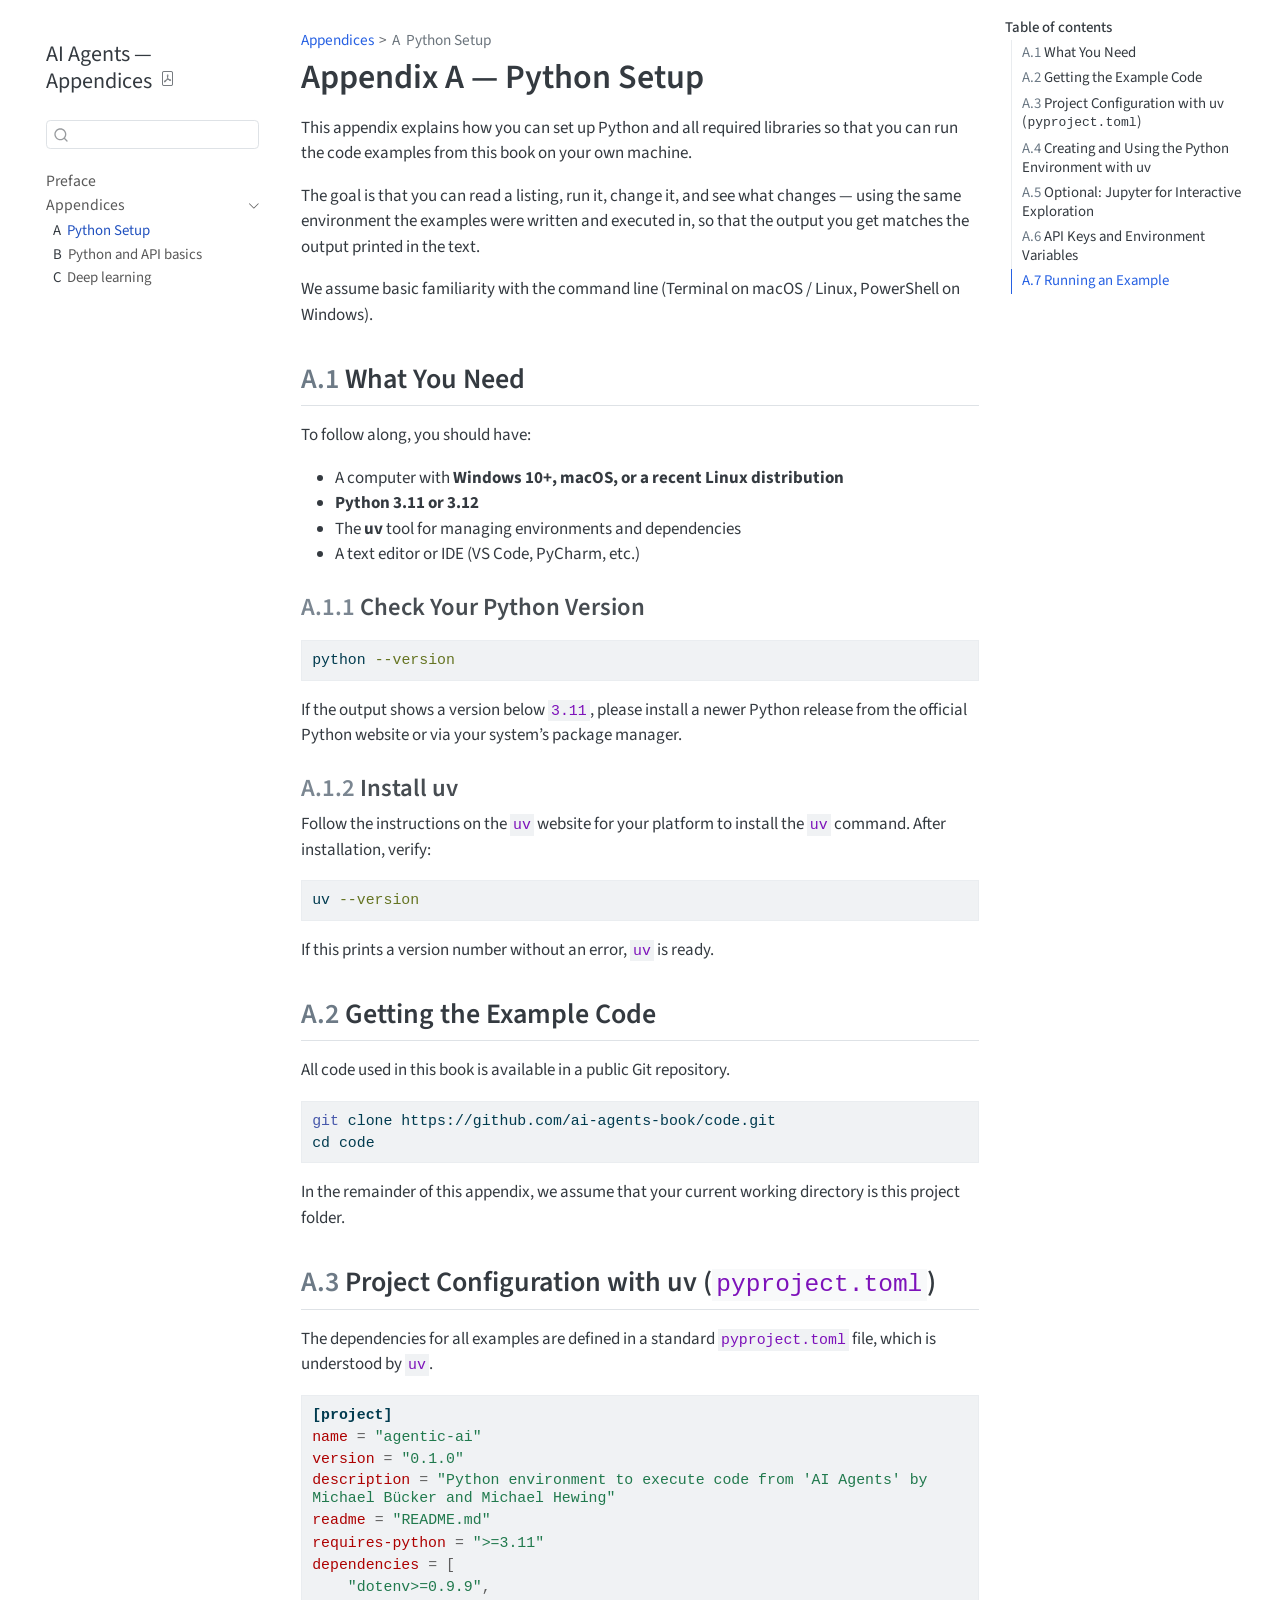
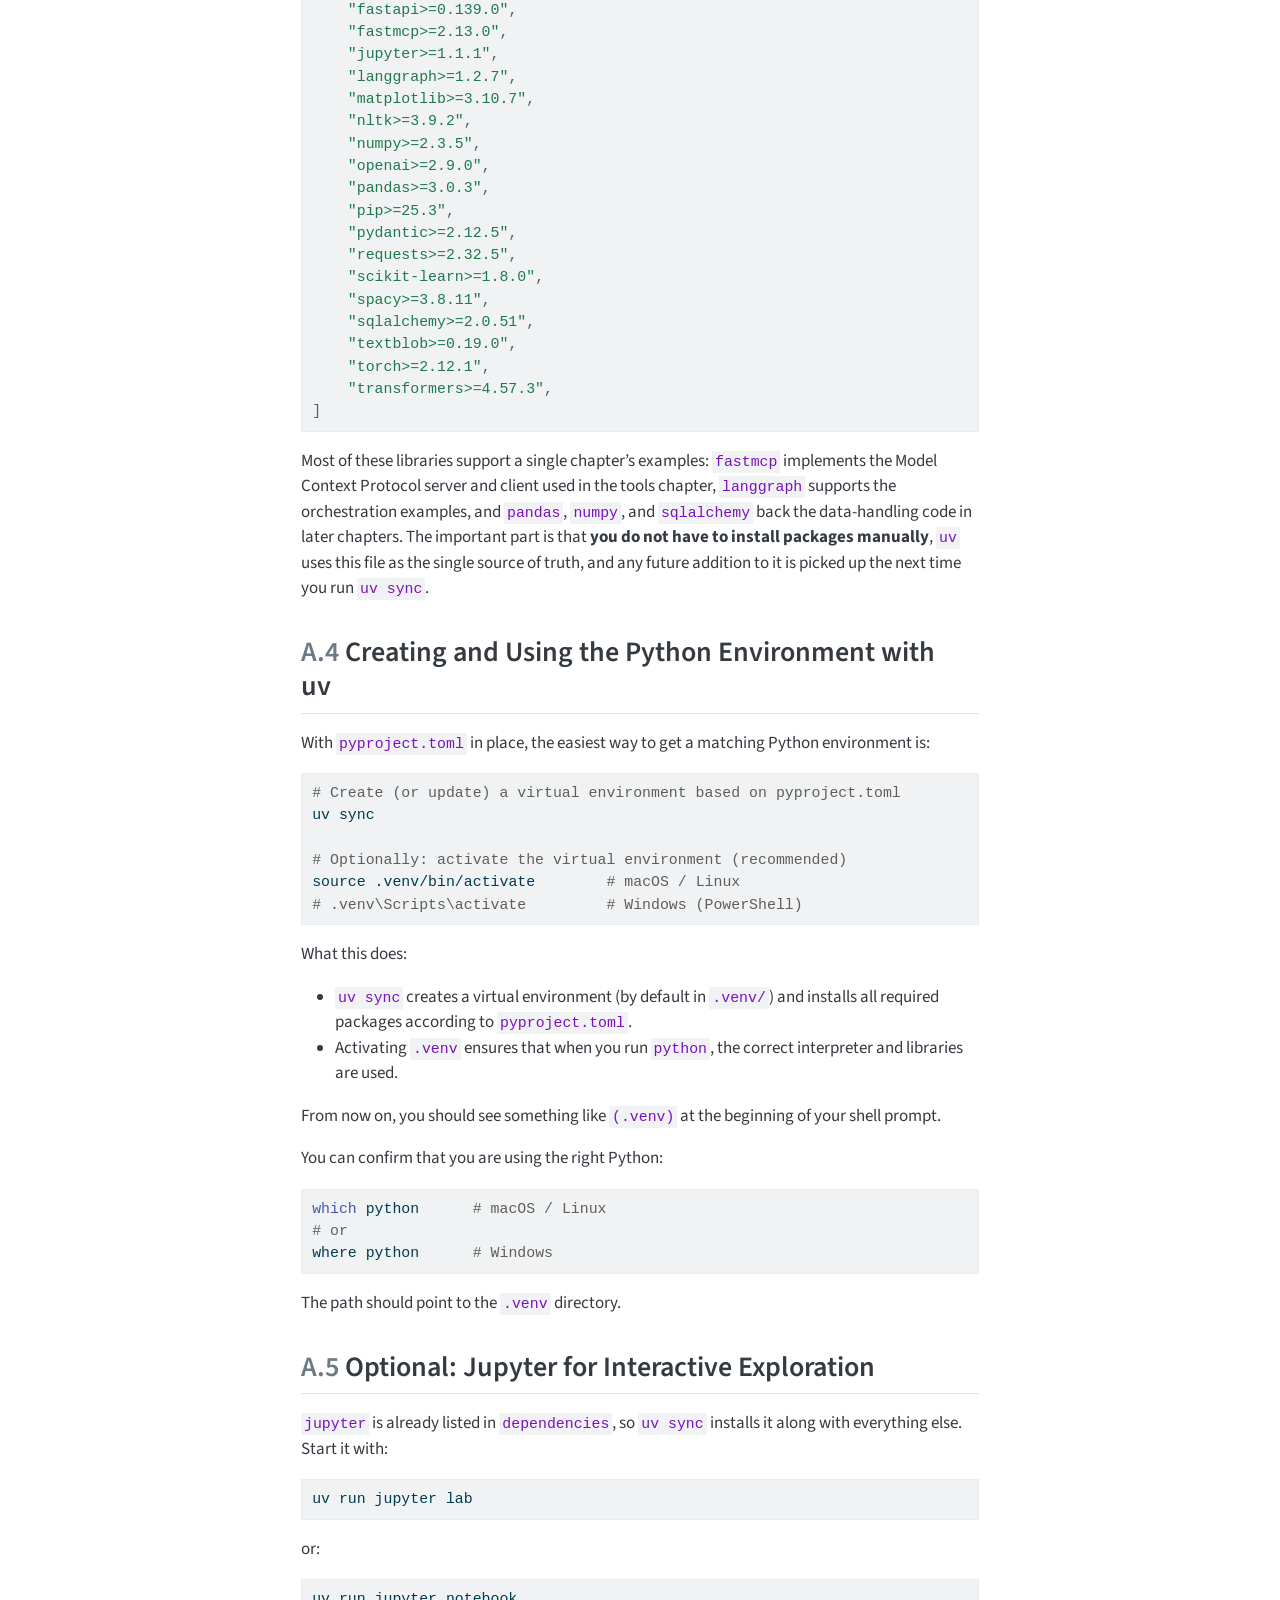
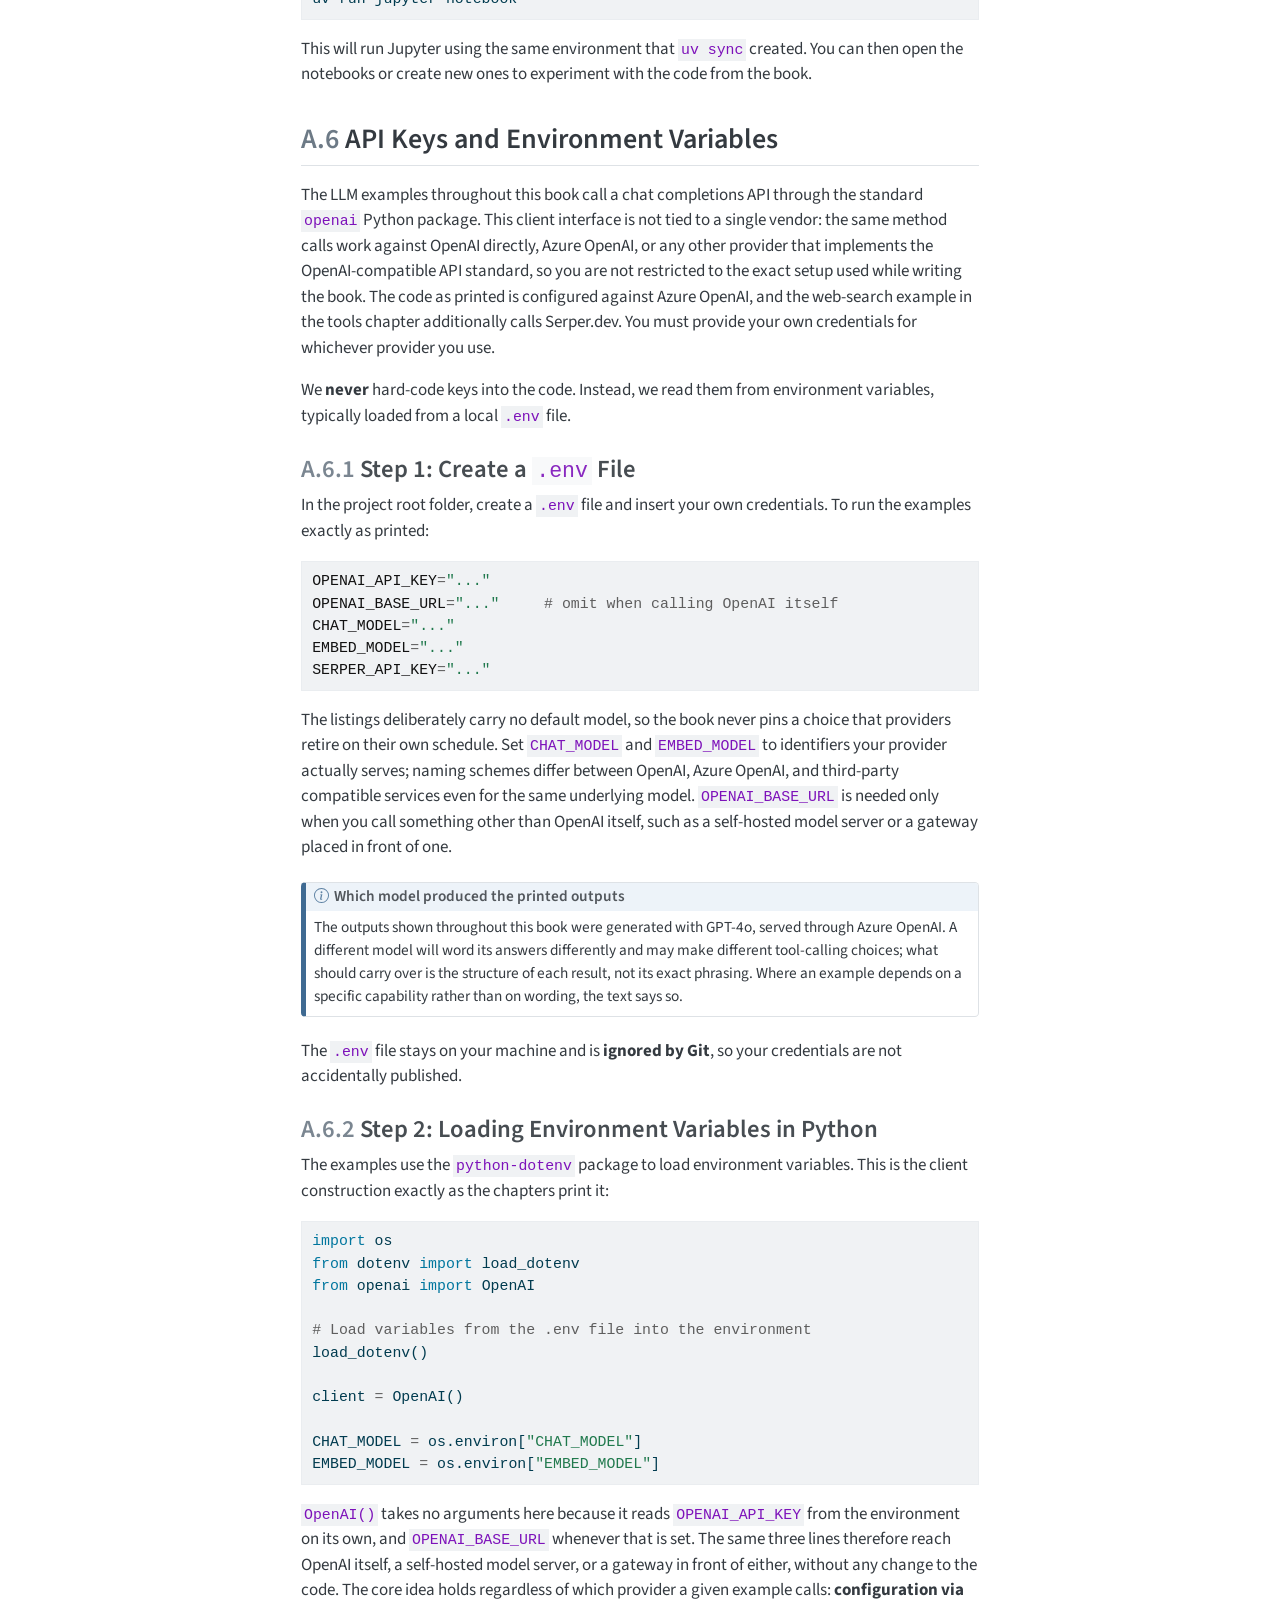
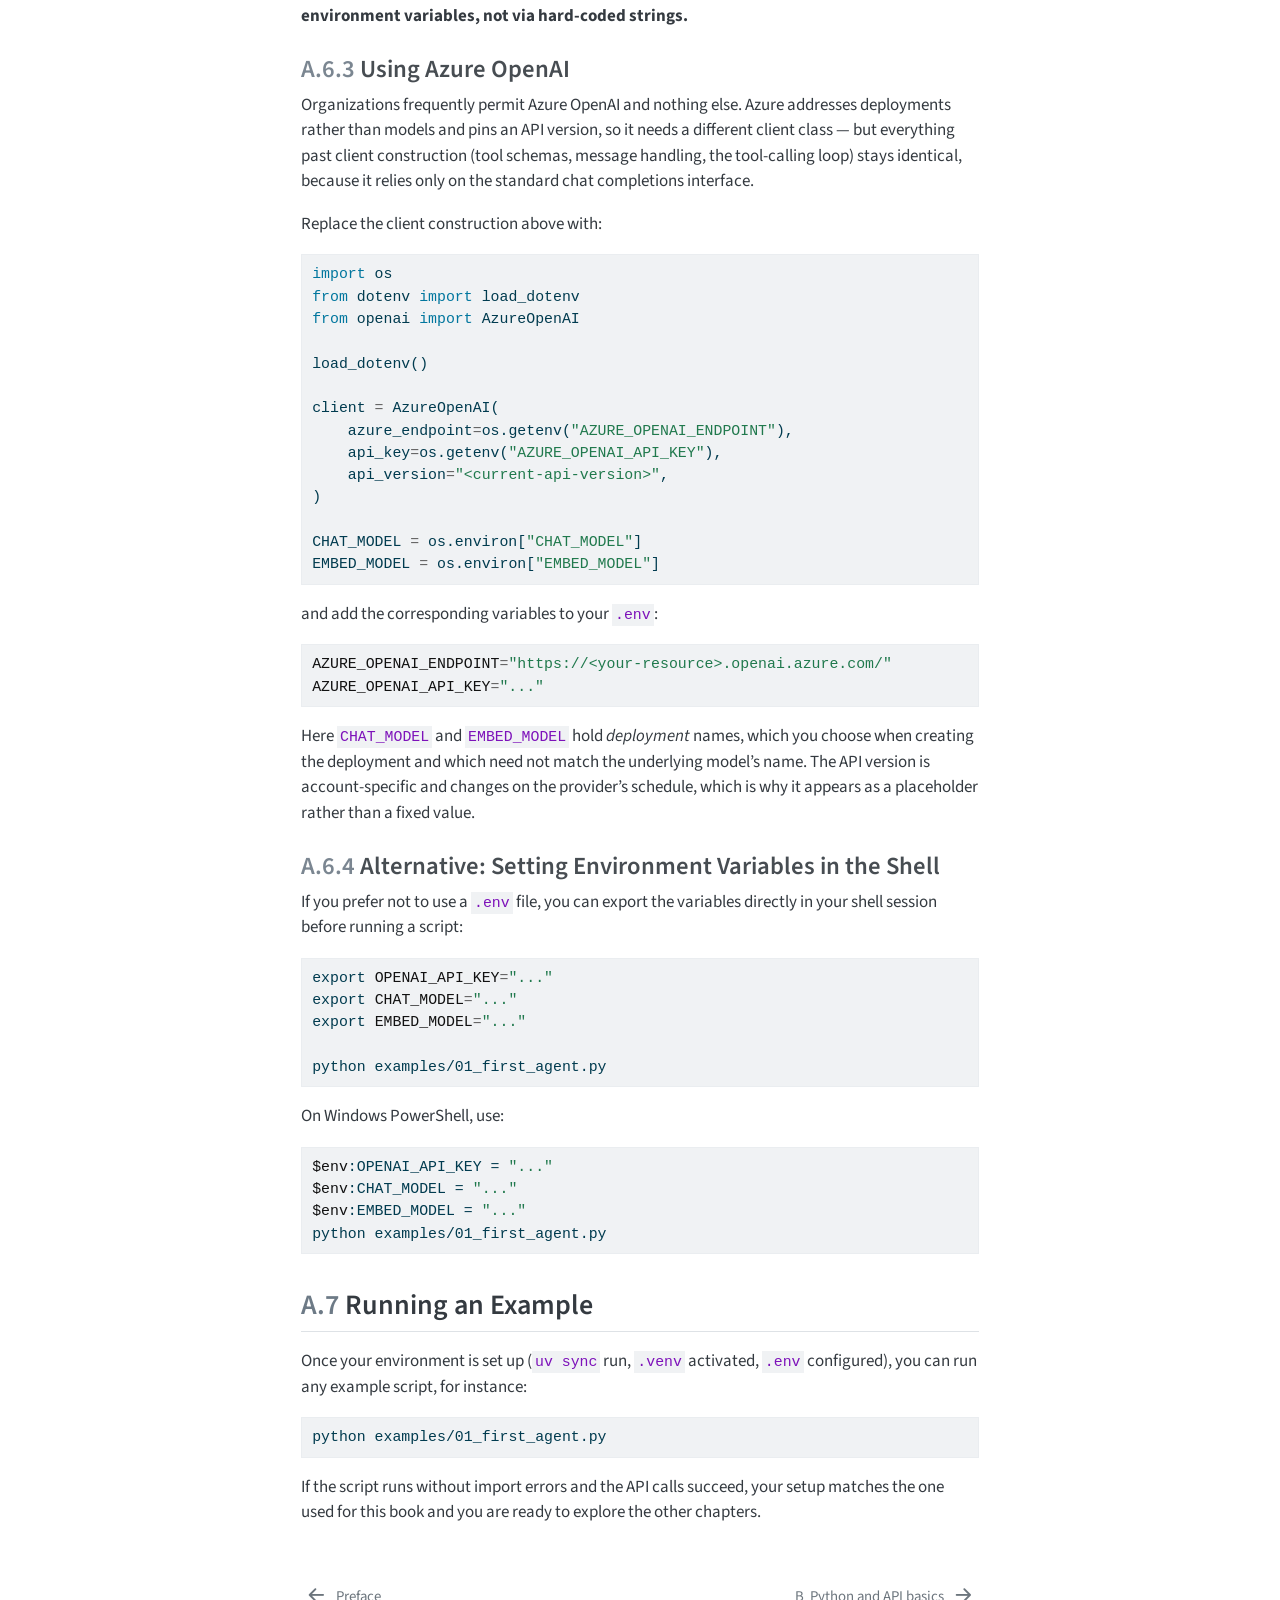
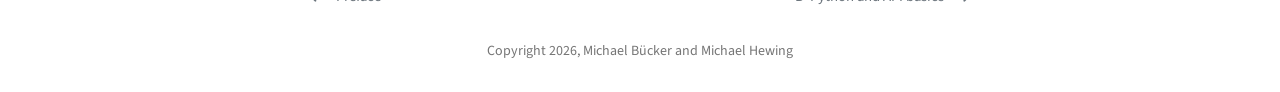
==== appendices/a-setup.html @ bd8799bf "Rebuild the appendices from the book sources" ====
<!DOCTYPE html>
<html xmlns="http://www.w3.org/1999/xhtml" lang="en" xml:lang="en"><head>

<meta charset="utf-8">
<meta name="generator" content="quarto-1.8.24">

<meta name="viewport" content="width=device-width, initial-scale=1.0, user-scalable=yes">


<title>Appendix A — Python Setup – AI Agents — Appendices</title>
<style>
code{white-space: pre-wrap;}
span.smallcaps{font-variant: small-caps;}
div.columns{display: flex; gap: min(4vw, 1.5em);}
div.column{flex: auto; overflow-x: auto;}
div.hanging-indent{margin-left: 1.5em; text-indent: -1.5em;}
ul.task-list{list-style: none;}
ul.task-list li input[type="checkbox"] {
  width: 0.8em;
  margin: 0 0.8em 0.2em -1em; /* quarto-specific, see https://github.com/quarto-dev/quarto-cli/issues/4556 */ 
  vertical-align: middle;
}
/* CSS for syntax highlighting */
html { -webkit-text-size-adjust: 100%; }
pre > code.sourceCode { white-space: pre; position: relative; }
pre > code.sourceCode > span { display: inline-block; line-height: 1.25; }
pre > code.sourceCode > span:empty { height: 1.2em; }
.sourceCode { overflow: visible; }
code.sourceCode > span { color: inherit; text-decoration: inherit; }
div.sourceCode { margin: 1em 0; }
pre.sourceCode { margin: 0; }
@media screen {
div.sourceCode { overflow: auto; }
}
@media print {
pre > code.sourceCode { white-space: pre-wrap; }
pre > code.sourceCode > span { text-indent: -5em; padding-left: 5em; }
}
pre.numberSource code
  { counter-reset: source-line 0; }
pre.numberSource code > span
  { position: relative; left: -4em; counter-increment: source-line; }
pre.numberSource code > span > a:first-child::before
  { content: counter(source-line);
    position: relative; left: -1em; text-align: right; vertical-align: baseline;
    border: none; display: inline-block;
    -webkit-touch-callout: none; -webkit-user-select: none;
    -khtml-user-select: none; -moz-user-select: none;
    -ms-user-select: none; user-select: none;
    padding: 0 4px; width: 4em;
  }
pre.numberSource { margin-left: 3em;  padding-left: 4px; }
div.sourceCode
  {   }
@media screen {
pre > code.sourceCode > span > a:first-child::before { text-decoration: underline; }
}
</style>


<script src="../site_libs/quarto-nav/quarto-nav.js"></script>
<script src="../site_libs/quarto-nav/headroom.min.js"></script>
<script src="../site_libs/clipboard/clipboard.min.js"></script>
<script src="../site_libs/quarto-search/autocomplete.umd.js"></script>
<script src="../site_libs/quarto-search/fuse.min.js"></script>
<script src="../site_libs/quarto-search/quarto-search.js"></script>
<meta name="quarto:offset" content="../">
<link href="../appendices/b-python.html" rel="next">
<link href="../index.html" rel="prev">
<script src="../site_libs/quarto-html/quarto.js" type="module"></script>
<script src="../site_libs/quarto-html/tabsets/tabsets.js" type="module"></script>
<script src="../site_libs/quarto-html/axe/axe-check.js" type="module"></script>
<script src="../site_libs/quarto-html/popper.min.js"></script>
<script src="../site_libs/quarto-html/tippy.umd.min.js"></script>
<script src="../site_libs/quarto-html/anchor.min.js"></script>
<link href="../site_libs/quarto-html/tippy.css" rel="stylesheet">
<link href="../site_libs/quarto-html/quarto-syntax-highlighting-dc55a5b9e770e841cd82e46aadbfb9b0.css" rel="stylesheet" id="quarto-text-highlighting-styles">
<script src="../site_libs/bootstrap/bootstrap.min.js"></script>
<link href="../site_libs/bootstrap/bootstrap-icons.css" rel="stylesheet">
<link href="../site_libs/bootstrap/bootstrap-efa4ae438396d7ce58f0c12de823036a.min.css" rel="stylesheet" append-hash="true" id="quarto-bootstrap" data-mode="light">
<script id="quarto-search-options" type="application/json">{
  "location": "sidebar",
  "copy-button": false,
  "collapse-after": 3,
  "panel-placement": "start",
  "type": "textbox",
  "limit": 50,
  "keyboard-shortcut": [
    "f",
    "/",
    "s"
  ],
  "show-item-context": false,
  "language": {
    "search-no-results-text": "No results",
    "search-matching-documents-text": "matching documents",
    "search-copy-link-title": "Copy link to search",
    "search-hide-matches-text": "Hide additional matches",
    "search-more-match-text": "more match in this document",
    "search-more-matches-text": "more matches in this document",
    "search-clear-button-title": "Clear",
    "search-text-placeholder": "",
    "search-detached-cancel-button-title": "Cancel",
    "search-submit-button-title": "Submit",
    "search-label": "Search"
  }
}</script>


</head>

<body class="nav-sidebar floating quarto-light">

<div id="quarto-search-results"></div>
  <header id="quarto-header" class="headroom fixed-top">
  <nav class="quarto-secondary-nav">
    <div class="container-fluid d-flex">
      <button type="button" class="quarto-btn-toggle btn" data-bs-toggle="collapse" role="button" data-bs-target=".quarto-sidebar-collapse-item" aria-controls="quarto-sidebar" aria-expanded="false" aria-label="Toggle sidebar navigation" onclick="if (window.quartoToggleHeadroom) { window.quartoToggleHeadroom(); }">
        <i class="bi bi-layout-text-sidebar-reverse"></i>
      </button>
        <nav class="quarto-page-breadcrumbs" aria-label="breadcrumb"><ol class="breadcrumb"><li class="breadcrumb-item"><a href="../appendices/a-setup.html">Appendices</a></li><li class="breadcrumb-item"><a href="../appendices/a-setup.html"><span class="chapter-number">A</span>&nbsp; <span class="chapter-title">Python Setup</span></a></li></ol></nav>
        <a class="flex-grow-1" role="navigation" data-bs-toggle="collapse" data-bs-target=".quarto-sidebar-collapse-item" aria-controls="quarto-sidebar" aria-expanded="false" aria-label="Toggle sidebar navigation" onclick="if (window.quartoToggleHeadroom) { window.quartoToggleHeadroom(); }">      
        </a>
      <button type="button" class="btn quarto-search-button" aria-label="Search" onclick="window.quartoOpenSearch();">
        <i class="bi bi-search"></i>
      </button>
    </div>
  </nav>
</header>
<!-- content -->
<div id="quarto-content" class="quarto-container page-columns page-rows-contents page-layout-article">
<!-- sidebar -->
  <nav id="quarto-sidebar" class="sidebar collapse collapse-horizontal quarto-sidebar-collapse-item sidebar-navigation floating overflow-auto">
    <div class="pt-lg-2 mt-2 text-left sidebar-header sidebar-header-stacked">
      <a href="../index.html" class="sidebar-logo-link">
      </a>
    <div class="sidebar-title mb-0 py-0">
      <a href="../">AI Agents — Appendices</a> 
        <div class="sidebar-tools-main">
    <a href="../appendices.pdf" title="Download PDF" class="quarto-navigation-tool px-1" aria-label="Download PDF"><i class="bi bi-file-pdf"></i></a>
</div>
    </div>
      </div>
        <div class="mt-2 flex-shrink-0 align-items-center">
        <div class="sidebar-search">
        <div id="quarto-search" class="" title="Search"></div>
        </div>
        </div>
    <div class="sidebar-menu-container"> 
    <ul class="list-unstyled mt-1">
        <li class="sidebar-item">
  <div class="sidebar-item-container"> 
  <a href="../index.html" class="sidebar-item-text sidebar-link">
 <span class="menu-text">Preface</span></a>
  </div>
</li>
        <li class="sidebar-item sidebar-item-section">
      <div class="sidebar-item-container"> 
            <a class="sidebar-item-text sidebar-link text-start" data-bs-toggle="collapse" data-bs-target="#quarto-sidebar-section-1" role="navigation" aria-expanded="true">
 <span class="menu-text">Appendices</span></a>
          <a class="sidebar-item-toggle text-start" data-bs-toggle="collapse" data-bs-target="#quarto-sidebar-section-1" role="navigation" aria-expanded="true" aria-label="Toggle section">
            <i class="bi bi-chevron-right ms-2"></i>
          </a> 
      </div>
      <ul id="quarto-sidebar-section-1" class="collapse list-unstyled sidebar-section depth1 show">  
          <li class="sidebar-item">
  <div class="sidebar-item-container"> 
  <a href="../appendices/a-setup.html" class="sidebar-item-text sidebar-link active">
 <span class="menu-text"><span class="chapter-number">A</span>&nbsp; <span class="chapter-title">Python Setup</span></span></a>
  </div>
</li>
          <li class="sidebar-item">
  <div class="sidebar-item-container"> 
  <a href="../appendices/b-python.html" class="sidebar-item-text sidebar-link">
 <span class="menu-text"><span class="chapter-number">B</span>&nbsp; <span class="chapter-title">Python and API basics</span></span></a>
  </div>
</li>
          <li class="sidebar-item">
  <div class="sidebar-item-container"> 
  <a href="../appendices/c-deeplearning.html" class="sidebar-item-text sidebar-link">
 <span class="menu-text"><span class="chapter-number">C</span>&nbsp; <span class="chapter-title">Deep learning</span></span></a>
  </div>
</li>
      </ul>
  </li>
    </ul>
    </div>
</nav>
<div id="quarto-sidebar-glass" class="quarto-sidebar-collapse-item" data-bs-toggle="collapse" data-bs-target=".quarto-sidebar-collapse-item"></div>
<!-- margin-sidebar -->
    <div id="quarto-margin-sidebar" class="sidebar margin-sidebar">
        <nav id="TOC" role="doc-toc" class="toc-active">
    <h2 id="toc-title">Table of contents</h2>
   
  <ul>
  <li><a href="#what-you-need" id="toc-what-you-need" class="nav-link active" data-scroll-target="#what-you-need"><span class="header-section-number">A.1</span> What You Need</a>
  <ul class="collapse">
  <li><a href="#check-your-python-version" id="toc-check-your-python-version" class="nav-link" data-scroll-target="#check-your-python-version"><span class="header-section-number">A.1.1</span> Check Your Python Version</a></li>
  <li><a href="#install-uv" id="toc-install-uv" class="nav-link" data-scroll-target="#install-uv"><span class="header-section-number">A.1.2</span> Install uv</a></li>
  </ul></li>
  <li><a href="#getting-the-example-code" id="toc-getting-the-example-code" class="nav-link" data-scroll-target="#getting-the-example-code"><span class="header-section-number">A.2</span> Getting the Example Code</a></li>
  <li><a href="#project-configuration-with-uv-pyproject.toml" id="toc-project-configuration-with-uv-pyproject.toml" class="nav-link" data-scroll-target="#project-configuration-with-uv-pyproject.toml"><span class="header-section-number">A.3</span> Project Configuration with uv (<code>pyproject.toml</code>)</a></li>
  <li><a href="#creating-and-using-the-python-environment-with-uv" id="toc-creating-and-using-the-python-environment-with-uv" class="nav-link" data-scroll-target="#creating-and-using-the-python-environment-with-uv"><span class="header-section-number">A.4</span> Creating and Using the Python Environment with uv</a></li>
  <li><a href="#optional-jupyter-for-interactive-exploration" id="toc-optional-jupyter-for-interactive-exploration" class="nav-link" data-scroll-target="#optional-jupyter-for-interactive-exploration"><span class="header-section-number">A.5</span> Optional: Jupyter for Interactive Exploration</a></li>
  <li><a href="#api-keys-and-environment-variables" id="toc-api-keys-and-environment-variables" class="nav-link" data-scroll-target="#api-keys-and-environment-variables"><span class="header-section-number">A.6</span> API Keys and Environment Variables</a>
  <ul class="collapse">
  <li><a href="#step-1-create-a-.env-file" id="toc-step-1-create-a-.env-file" class="nav-link" data-scroll-target="#step-1-create-a-.env-file"><span class="header-section-number">A.6.1</span> Step 1: Create a <code>.env</code> File</a></li>
  <li><a href="#step-2-loading-environment-variables-in-python" id="toc-step-2-loading-environment-variables-in-python" class="nav-link" data-scroll-target="#step-2-loading-environment-variables-in-python"><span class="header-section-number">A.6.2</span> Step 2: Loading Environment Variables in Python</a></li>
  <li><a href="#using-azure-openai" id="toc-using-azure-openai" class="nav-link" data-scroll-target="#using-azure-openai"><span class="header-section-number">A.6.3</span> Using Azure OpenAI</a></li>
  <li><a href="#alternative-setting-environment-variables-in-the-shell" id="toc-alternative-setting-environment-variables-in-the-shell" class="nav-link" data-scroll-target="#alternative-setting-environment-variables-in-the-shell"><span class="header-section-number">A.6.4</span> Alternative: Setting Environment Variables in the Shell</a></li>
  </ul></li>
  <li><a href="#running-an-example" id="toc-running-an-example" class="nav-link" data-scroll-target="#running-an-example"><span class="header-section-number">A.7</span> Running an Example</a></li>
  </ul>
</nav>
    </div>
<!-- main -->
<main class="content" id="quarto-document-content">

<header id="title-block-header" class="quarto-title-block default"><nav class="quarto-page-breadcrumbs quarto-title-breadcrumbs d-none d-lg-block" aria-label="breadcrumb"><ol class="breadcrumb"><li class="breadcrumb-item"><a href="../appendices/a-setup.html">Appendices</a></li><li class="breadcrumb-item"><a href="../appendices/a-setup.html"><span class="chapter-number">A</span>&nbsp; <span class="chapter-title">Python Setup</span></a></li></ol></nav>
<div class="quarto-title">
<h1 class="title"><span id="sec-setup" class="quarto-section-identifier">Appendix A — Python Setup</span></h1>
</div>



<div class="quarto-title-meta">

    
  
    
  </div>
  


</header>


<p>This appendix explains how you can set up Python and all required libraries so that you can run the code examples from this book on your own machine.</p>
<p>The goal is that you can read a listing, run it, change it, and see what changes — using the same environment the examples were written and executed in, so that the output you get matches the output printed in the text.</p>
<p>We assume basic familiarity with the command line (Terminal on macOS / Linux, PowerShell on Windows).</p>
<section id="what-you-need" class="level2" data-number="A.1">
<h2 data-number="A.1" class="anchored" data-anchor-id="what-you-need"><span class="header-section-number">A.1</span> What You Need</h2>
<p>To follow along, you should have:</p>
<ul>
<li>A computer with <strong>Windows 10+, macOS, or a recent Linux distribution</strong></li>
<li><strong>Python 3.11 or 3.12</strong></li>
<li>The <strong>uv</strong> tool for managing environments and dependencies</li>
<li>A text editor or IDE (VS Code, PyCharm, etc.)</li>
</ul>
<section id="check-your-python-version" class="level3" data-number="A.1.1">
<h3 data-number="A.1.1" class="anchored" data-anchor-id="check-your-python-version"><span class="header-section-number">A.1.1</span> Check Your Python Version</h3>
<div class="code-copy-outer-scaffold"><div class="sourceCode" id="cb1"><pre class="sourceCode bash code-with-copy"><code class="sourceCode bash"><span id="cb1-1"><a href="#cb1-1" aria-hidden="true" tabindex="-1"></a><span class="ex">python</span> <span class="at">--version</span></span></code></pre></div><button title="Copy to Clipboard" class="code-copy-button"><i class="bi"></i></button></div>
<p>If the output shows a version below <code>3.11</code>, please install a newer Python release from the official Python website or via your system’s package manager.</p>
</section>
<section id="install-uv" class="level3" data-number="A.1.2">
<h3 data-number="A.1.2" class="anchored" data-anchor-id="install-uv"><span class="header-section-number">A.1.2</span> Install uv</h3>
<p>Follow the instructions on the <code>uv</code> website for your platform to install the <code>uv</code> command. After installation, verify:</p>
<div class="code-copy-outer-scaffold"><div class="sourceCode" id="cb2"><pre class="sourceCode bash code-with-copy"><code class="sourceCode bash"><span id="cb2-1"><a href="#cb2-1" aria-hidden="true" tabindex="-1"></a><span class="ex">uv</span> <span class="at">--version</span></span></code></pre></div><button title="Copy to Clipboard" class="code-copy-button"><i class="bi"></i></button></div>
<p>If this prints a version number without an error, <code>uv</code> is ready.</p>
</section>
</section>
<section id="getting-the-example-code" class="level2" data-number="A.2">
<h2 data-number="A.2" class="anchored" data-anchor-id="getting-the-example-code"><span class="header-section-number">A.2</span> Getting the Example Code</h2>
<p>All code used in this book is available in a public Git repository.</p>
<div class="code-copy-outer-scaffold"><div class="sourceCode" id="cb3"><pre class="sourceCode bash code-with-copy"><code class="sourceCode bash"><span id="cb3-1"><a href="#cb3-1" aria-hidden="true" tabindex="-1"></a><span class="fu">git</span> clone https://github.com/ai-agents-book/code.git</span>
<span id="cb3-2"><a href="#cb3-2" aria-hidden="true" tabindex="-1"></a><span class="bu">cd</span> code</span></code></pre></div><button title="Copy to Clipboard" class="code-copy-button"><i class="bi"></i></button></div>
<p>In the remainder of this appendix, we assume that your current working directory is this project folder.</p>
</section>
<section id="project-configuration-with-uv-pyproject.toml" class="level2" data-number="A.3">
<h2 data-number="A.3" class="anchored" data-anchor-id="project-configuration-with-uv-pyproject.toml"><span class="header-section-number">A.3</span> Project Configuration with uv (<code>pyproject.toml</code>)</h2>
<p>The dependencies for all examples are defined in a standard <code>pyproject.toml</code> file, which is understood by <code>uv</code>.</p>
<div class="code-copy-outer-scaffold"><div class="sourceCode" id="cb4"><pre class="sourceCode toml code-overflow-wrap code-with-copy"><code class="sourceCode toml"><span id="cb4-1"><a href="#cb4-1" aria-hidden="true" tabindex="-1"></a><span class="kw">[project]</span></span>
<span id="cb4-2"><a href="#cb4-2" aria-hidden="true" tabindex="-1"></a><span class="dt">name</span> <span class="op">=</span> <span class="st">"agentic-ai"</span></span>
<span id="cb4-3"><a href="#cb4-3" aria-hidden="true" tabindex="-1"></a><span class="dt">version</span> <span class="op">=</span> <span class="st">"0.1.0"</span></span>
<span id="cb4-4"><a href="#cb4-4" aria-hidden="true" tabindex="-1"></a><span class="dt">description</span> <span class="op">=</span> <span class="st">"Python environment to execute code from 'AI Agents' by Michael Bücker and Michael Hewing"</span></span>
<span id="cb4-5"><a href="#cb4-5" aria-hidden="true" tabindex="-1"></a><span class="dt">readme</span> <span class="op">=</span> <span class="st">"README.md"</span></span>
<span id="cb4-6"><a href="#cb4-6" aria-hidden="true" tabindex="-1"></a><span class="dt">requires-python</span> <span class="op">=</span> <span class="st">"&gt;=3.11"</span></span>
<span id="cb4-7"><a href="#cb4-7" aria-hidden="true" tabindex="-1"></a><span class="dt">dependencies</span> <span class="op">=</span> <span class="op">[</span></span>
<span id="cb4-8"><a href="#cb4-8" aria-hidden="true" tabindex="-1"></a>    <span class="st">"dotenv&gt;=0.9.9"</span><span class="op">,</span></span>
<span id="cb4-9"><a href="#cb4-9" aria-hidden="true" tabindex="-1"></a>    <span class="st">"fastapi&gt;=0.139.0"</span><span class="op">,</span></span>
<span id="cb4-10"><a href="#cb4-10" aria-hidden="true" tabindex="-1"></a>    <span class="st">"fastmcp&gt;=2.13.0"</span><span class="op">,</span></span>
<span id="cb4-11"><a href="#cb4-11" aria-hidden="true" tabindex="-1"></a>    <span class="st">"jupyter&gt;=1.1.1"</span><span class="op">,</span></span>
<span id="cb4-12"><a href="#cb4-12" aria-hidden="true" tabindex="-1"></a>    <span class="st">"langgraph&gt;=1.2.7"</span><span class="op">,</span></span>
<span id="cb4-13"><a href="#cb4-13" aria-hidden="true" tabindex="-1"></a>    <span class="st">"matplotlib&gt;=3.10.7"</span><span class="op">,</span></span>
<span id="cb4-14"><a href="#cb4-14" aria-hidden="true" tabindex="-1"></a>    <span class="st">"nltk&gt;=3.9.2"</span><span class="op">,</span></span>
<span id="cb4-15"><a href="#cb4-15" aria-hidden="true" tabindex="-1"></a>    <span class="st">"numpy&gt;=2.3.5"</span><span class="op">,</span></span>
<span id="cb4-16"><a href="#cb4-16" aria-hidden="true" tabindex="-1"></a>    <span class="st">"openai&gt;=2.9.0"</span><span class="op">,</span></span>
<span id="cb4-17"><a href="#cb4-17" aria-hidden="true" tabindex="-1"></a>    <span class="st">"pandas&gt;=3.0.3"</span><span class="op">,</span></span>
<span id="cb4-18"><a href="#cb4-18" aria-hidden="true" tabindex="-1"></a>    <span class="st">"pip&gt;=25.3"</span><span class="op">,</span></span>
<span id="cb4-19"><a href="#cb4-19" aria-hidden="true" tabindex="-1"></a>    <span class="st">"pydantic&gt;=2.12.5"</span><span class="op">,</span></span>
<span id="cb4-20"><a href="#cb4-20" aria-hidden="true" tabindex="-1"></a>    <span class="st">"requests&gt;=2.32.5"</span><span class="op">,</span></span>
<span id="cb4-21"><a href="#cb4-21" aria-hidden="true" tabindex="-1"></a>    <span class="st">"scikit-learn&gt;=1.8.0"</span><span class="op">,</span></span>
<span id="cb4-22"><a href="#cb4-22" aria-hidden="true" tabindex="-1"></a>    <span class="st">"spacy&gt;=3.8.11"</span><span class="op">,</span></span>
<span id="cb4-23"><a href="#cb4-23" aria-hidden="true" tabindex="-1"></a>    <span class="st">"sqlalchemy&gt;=2.0.51"</span><span class="op">,</span></span>
<span id="cb4-24"><a href="#cb4-24" aria-hidden="true" tabindex="-1"></a>    <span class="st">"textblob&gt;=0.19.0"</span><span class="op">,</span></span>
<span id="cb4-25"><a href="#cb4-25" aria-hidden="true" tabindex="-1"></a>    <span class="st">"torch&gt;=2.12.1"</span><span class="op">,</span></span>
<span id="cb4-26"><a href="#cb4-26" aria-hidden="true" tabindex="-1"></a>    <span class="st">"transformers&gt;=4.57.3"</span><span class="op">,</span></span>
<span id="cb4-27"><a href="#cb4-27" aria-hidden="true" tabindex="-1"></a><span class="op">]</span></span></code></pre></div><button title="Copy to Clipboard" class="code-copy-button"><i class="bi"></i></button></div>
<p>Most of these libraries support a single chapter’s examples: <code>fastmcp</code> implements the Model Context Protocol server and client used in the tools chapter, <code>langgraph</code> supports the orchestration examples, and <code>pandas</code>, <code>numpy</code>, and <code>sqlalchemy</code> back the data-handling code in later chapters. The important part is that <strong>you do not have to install packages manually</strong>, <code>uv</code> uses this file as the single source of truth, and any future addition to it is picked up the next time you run <code>uv sync</code>.</p>
</section>
<section id="creating-and-using-the-python-environment-with-uv" class="level2" data-number="A.4">
<h2 data-number="A.4" class="anchored" data-anchor-id="creating-and-using-the-python-environment-with-uv"><span class="header-section-number">A.4</span> Creating and Using the Python Environment with uv</h2>
<p>With <code>pyproject.toml</code> in place, the easiest way to get a matching Python environment is:</p>
<div class="code-copy-outer-scaffold"><div class="sourceCode" id="cb5"><pre class="sourceCode bash code-with-copy"><code class="sourceCode bash"><span id="cb5-1"><a href="#cb5-1" aria-hidden="true" tabindex="-1"></a><span class="co"># Create (or update) a virtual environment based on pyproject.toml</span></span>
<span id="cb5-2"><a href="#cb5-2" aria-hidden="true" tabindex="-1"></a><span class="ex">uv</span> sync</span>
<span id="cb5-3"><a href="#cb5-3" aria-hidden="true" tabindex="-1"></a></span>
<span id="cb5-4"><a href="#cb5-4" aria-hidden="true" tabindex="-1"></a><span class="co"># Optionally: activate the virtual environment (recommended)</span></span>
<span id="cb5-5"><a href="#cb5-5" aria-hidden="true" tabindex="-1"></a><span class="bu">source</span> .venv/bin/activate        <span class="co"># macOS / Linux</span></span>
<span id="cb5-6"><a href="#cb5-6" aria-hidden="true" tabindex="-1"></a><span class="co"># .venv\Scripts\activate         # Windows (PowerShell)</span></span></code></pre></div><button title="Copy to Clipboard" class="code-copy-button"><i class="bi"></i></button></div>
<p>What this does:</p>
<ul>
<li><code>uv sync</code> creates a virtual environment (by default in <code>.venv/</code>) and installs all required packages according to <code>pyproject.toml</code>.</li>
<li>Activating <code>.venv</code> ensures that when you run <code>python</code>, the correct interpreter and libraries are used.</li>
</ul>
<p>From now on, you should see something like <code>(.venv)</code> at the beginning of your shell prompt.</p>
<p>You can confirm that you are using the right Python:</p>
<div class="code-copy-outer-scaffold"><div class="sourceCode" id="cb6"><pre class="sourceCode bash code-with-copy"><code class="sourceCode bash"><span id="cb6-1"><a href="#cb6-1" aria-hidden="true" tabindex="-1"></a><span class="fu">which</span> python      <span class="co"># macOS / Linux</span></span>
<span id="cb6-2"><a href="#cb6-2" aria-hidden="true" tabindex="-1"></a><span class="co"># or</span></span>
<span id="cb6-3"><a href="#cb6-3" aria-hidden="true" tabindex="-1"></a><span class="ex">where</span> python      <span class="co"># Windows</span></span></code></pre></div><button title="Copy to Clipboard" class="code-copy-button"><i class="bi"></i></button></div>
<p>The path should point to the <code>.venv</code> directory.</p>
</section>
<section id="optional-jupyter-for-interactive-exploration" class="level2" data-number="A.5">
<h2 data-number="A.5" class="anchored" data-anchor-id="optional-jupyter-for-interactive-exploration"><span class="header-section-number">A.5</span> Optional: Jupyter for Interactive Exploration</h2>
<p><code>jupyter</code> is already listed in <code>dependencies</code>, so <code>uv sync</code> installs it along with everything else. Start it with:</p>
<div class="code-copy-outer-scaffold"><div class="sourceCode" id="cb7"><pre class="sourceCode bash code-with-copy"><code class="sourceCode bash"><span id="cb7-1"><a href="#cb7-1" aria-hidden="true" tabindex="-1"></a><span class="ex">uv</span> run jupyter lab</span></code></pre></div><button title="Copy to Clipboard" class="code-copy-button"><i class="bi"></i></button></div>
<p>or:</p>
<div class="code-copy-outer-scaffold"><div class="sourceCode" id="cb8"><pre class="sourceCode bash code-with-copy"><code class="sourceCode bash"><span id="cb8-1"><a href="#cb8-1" aria-hidden="true" tabindex="-1"></a><span class="ex">uv</span> run jupyter notebook</span></code></pre></div><button title="Copy to Clipboard" class="code-copy-button"><i class="bi"></i></button></div>
<p>This will run Jupyter using the same environment that <code>uv sync</code> created. You can then open the notebooks or create new ones to experiment with the code from the book.</p>
</section>
<section id="api-keys-and-environment-variables" class="level2" data-number="A.6">
<h2 data-number="A.6" class="anchored" data-anchor-id="api-keys-and-environment-variables"><span class="header-section-number">A.6</span> API Keys and Environment Variables</h2>
<p>The LLM examples throughout this book call a chat completions API through the standard <code>openai</code> Python package. This client interface is not tied to a single vendor: the same method calls work against OpenAI directly, Azure OpenAI, or any other provider that implements the OpenAI-compatible API standard, so you are not restricted to the exact setup used while writing the book. The code as printed is configured against Azure OpenAI, and the web-search example in the tools chapter additionally calls Serper.dev. You must provide your own credentials for whichever provider you use.</p>
<p>We <strong>never</strong> hard-code keys into the code. Instead, we read them from environment variables, typically loaded from a local <code>.env</code> file.</p>
<section id="step-1-create-a-.env-file" class="level3" data-number="A.6.1">
<h3 data-number="A.6.1" class="anchored" data-anchor-id="step-1-create-a-.env-file"><span class="header-section-number">A.6.1</span> Step 1: Create a <code>.env</code> File</h3>
<p>In the project root folder, create a <code>.env</code> file and insert your own credentials. To run the examples exactly as printed:</p>
<div class="code-copy-outer-scaffold"><div class="sourceCode" id="cb9"><pre class="sourceCode bash code-overflow-wrap code-with-copy"><code class="sourceCode bash"><span id="cb9-1"><a href="#cb9-1" aria-hidden="true" tabindex="-1"></a><span class="va">OPENAI_API_KEY</span><span class="op">=</span><span class="st">"..."</span></span>
<span id="cb9-2"><a href="#cb9-2" aria-hidden="true" tabindex="-1"></a><span class="va">OPENAI_BASE_URL</span><span class="op">=</span><span class="st">"..."</span>     <span class="co"># omit when calling OpenAI itself</span></span>
<span id="cb9-3"><a href="#cb9-3" aria-hidden="true" tabindex="-1"></a><span class="va">CHAT_MODEL</span><span class="op">=</span><span class="st">"..."</span></span>
<span id="cb9-4"><a href="#cb9-4" aria-hidden="true" tabindex="-1"></a><span class="va">EMBED_MODEL</span><span class="op">=</span><span class="st">"..."</span></span>
<span id="cb9-5"><a href="#cb9-5" aria-hidden="true" tabindex="-1"></a><span class="va">SERPER_API_KEY</span><span class="op">=</span><span class="st">"..."</span></span></code></pre></div><button title="Copy to Clipboard" class="code-copy-button"><i class="bi"></i></button></div>
<p>The listings deliberately carry no default model, so the book never pins a choice that providers retire on their own schedule. Set <code>CHAT_MODEL</code> and <code>EMBED_MODEL</code> to identifiers your provider actually serves; naming schemes differ between OpenAI, Azure OpenAI, and third-party compatible services even for the same underlying model. <code>OPENAI_BASE_URL</code> is needed only when you call something other than OpenAI itself, such as a self-hosted model server or a gateway placed in front of one.</p>
<div class="callout callout-style-default callout-note callout-titled">
<div class="callout-header d-flex align-content-center">
<div class="callout-icon-container">
<i class="callout-icon"></i>
</div>
<div class="callout-title-container flex-fill">
<span class="screen-reader-only">Note</span>Which model produced the printed outputs
</div>
</div>
<div class="callout-body-container callout-body">
<p>The outputs shown throughout this book were generated with GPT-4o, served through Azure OpenAI. A different model will word its answers differently and may make different tool-calling choices; what should carry over is the structure of each result, not its exact phrasing. Where an example depends on a specific capability rather than on wording, the text says so.</p>
</div>
</div>
<p>The <code>.env</code> file stays on your machine and is <strong>ignored by Git</strong>, so your credentials are not accidentally published.</p>
</section>
<section id="step-2-loading-environment-variables-in-python" class="level3" data-number="A.6.2">
<h3 data-number="A.6.2" class="anchored" data-anchor-id="step-2-loading-environment-variables-in-python"><span class="header-section-number">A.6.2</span> Step 2: Loading Environment Variables in Python</h3>
<p>The examples use the <code>python-dotenv</code> package to load environment variables. This is the client construction exactly as the chapters print it:</p>
<div id="028ca572" class="cell" data-execution_count="1">
<div class="code-copy-outer-scaffold"><div class="sourceCode cell-code" id="cb10"><pre class="sourceCode python code-with-copy"><code class="sourceCode python"><span id="cb10-1"><a href="#cb10-1" aria-hidden="true" tabindex="-1"></a><span class="im">import</span> os</span>
<span id="cb10-2"><a href="#cb10-2" aria-hidden="true" tabindex="-1"></a><span class="im">from</span> dotenv <span class="im">import</span> load_dotenv</span>
<span id="cb10-3"><a href="#cb10-3" aria-hidden="true" tabindex="-1"></a><span class="im">from</span> openai <span class="im">import</span> OpenAI</span>
<span id="cb10-4"><a href="#cb10-4" aria-hidden="true" tabindex="-1"></a></span>
<span id="cb10-5"><a href="#cb10-5" aria-hidden="true" tabindex="-1"></a><span class="co"># Load variables from the .env file into the environment</span></span>
<span id="cb10-6"><a href="#cb10-6" aria-hidden="true" tabindex="-1"></a>load_dotenv()</span>
<span id="cb10-7"><a href="#cb10-7" aria-hidden="true" tabindex="-1"></a></span>
<span id="cb10-8"><a href="#cb10-8" aria-hidden="true" tabindex="-1"></a>client <span class="op">=</span> OpenAI()</span>
<span id="cb10-9"><a href="#cb10-9" aria-hidden="true" tabindex="-1"></a></span>
<span id="cb10-10"><a href="#cb10-10" aria-hidden="true" tabindex="-1"></a>CHAT_MODEL <span class="op">=</span> os.environ[<span class="st">"CHAT_MODEL"</span>]</span>
<span id="cb10-11"><a href="#cb10-11" aria-hidden="true" tabindex="-1"></a>EMBED_MODEL <span class="op">=</span> os.environ[<span class="st">"EMBED_MODEL"</span>]</span></code></pre></div><button title="Copy to Clipboard" class="code-copy-button"><i class="bi"></i></button></div>
</div>
<p><code>OpenAI()</code> takes no arguments here because it reads <code>OPENAI_API_KEY</code> from the environment on its own, and <code>OPENAI_BASE_URL</code> whenever that is set. The same three lines therefore reach OpenAI itself, a self-hosted model server, or a gateway in front of either, without any change to the code. The core idea holds regardless of which provider a given example calls: <strong>configuration via environment variables, not via hard-coded strings.</strong></p>
</section>
<section id="using-azure-openai" class="level3" data-number="A.6.3">
<h3 data-number="A.6.3" class="anchored" data-anchor-id="using-azure-openai"><span class="header-section-number">A.6.3</span> Using Azure OpenAI</h3>
<p>Organizations frequently permit Azure OpenAI and nothing else. Azure addresses deployments rather than models and pins an API version, so it needs a different client class — but everything past client construction (tool schemas, message handling, the tool-calling loop) stays identical, because it relies only on the standard chat completions interface.</p>
<p>Replace the client construction above with:</p>
<div id="06c081ab" class="cell" data-execution_count="2">
<div class="code-copy-outer-scaffold"><div class="sourceCode cell-code" id="cb11"><pre class="sourceCode python code-overflow-wrap code-with-copy"><code class="sourceCode python"><span id="cb11-1"><a href="#cb11-1" aria-hidden="true" tabindex="-1"></a><span class="im">import</span> os</span>
<span id="cb11-2"><a href="#cb11-2" aria-hidden="true" tabindex="-1"></a><span class="im">from</span> dotenv <span class="im">import</span> load_dotenv</span>
<span id="cb11-3"><a href="#cb11-3" aria-hidden="true" tabindex="-1"></a><span class="im">from</span> openai <span class="im">import</span> AzureOpenAI</span>
<span id="cb11-4"><a href="#cb11-4" aria-hidden="true" tabindex="-1"></a></span>
<span id="cb11-5"><a href="#cb11-5" aria-hidden="true" tabindex="-1"></a>load_dotenv()</span>
<span id="cb11-6"><a href="#cb11-6" aria-hidden="true" tabindex="-1"></a></span>
<span id="cb11-7"><a href="#cb11-7" aria-hidden="true" tabindex="-1"></a>client <span class="op">=</span> AzureOpenAI(</span>
<span id="cb11-8"><a href="#cb11-8" aria-hidden="true" tabindex="-1"></a>    azure_endpoint<span class="op">=</span>os.getenv(<span class="st">"AZURE_OPENAI_ENDPOINT"</span>),</span>
<span id="cb11-9"><a href="#cb11-9" aria-hidden="true" tabindex="-1"></a>    api_key<span class="op">=</span>os.getenv(<span class="st">"AZURE_OPENAI_API_KEY"</span>),</span>
<span id="cb11-10"><a href="#cb11-10" aria-hidden="true" tabindex="-1"></a>    api_version<span class="op">=</span><span class="st">"&lt;current-api-version&gt;"</span>,</span>
<span id="cb11-11"><a href="#cb11-11" aria-hidden="true" tabindex="-1"></a>)</span>
<span id="cb11-12"><a href="#cb11-12" aria-hidden="true" tabindex="-1"></a></span>
<span id="cb11-13"><a href="#cb11-13" aria-hidden="true" tabindex="-1"></a>CHAT_MODEL <span class="op">=</span> os.environ[<span class="st">"CHAT_MODEL"</span>]</span>
<span id="cb11-14"><a href="#cb11-14" aria-hidden="true" tabindex="-1"></a>EMBED_MODEL <span class="op">=</span> os.environ[<span class="st">"EMBED_MODEL"</span>]</span></code></pre></div><button title="Copy to Clipboard" class="code-copy-button"><i class="bi"></i></button></div>
</div>
<p>and add the corresponding variables to your <code>.env</code>:</p>
<div class="code-copy-outer-scaffold"><div class="sourceCode" id="cb12"><pre class="sourceCode bash code-overflow-wrap code-with-copy"><code class="sourceCode bash"><span id="cb12-1"><a href="#cb12-1" aria-hidden="true" tabindex="-1"></a><span class="va">AZURE_OPENAI_ENDPOINT</span><span class="op">=</span><span class="st">"https://&lt;your-resource&gt;.openai.azure.com/"</span></span>
<span id="cb12-2"><a href="#cb12-2" aria-hidden="true" tabindex="-1"></a><span class="va">AZURE_OPENAI_API_KEY</span><span class="op">=</span><span class="st">"..."</span></span></code></pre></div><button title="Copy to Clipboard" class="code-copy-button"><i class="bi"></i></button></div>
<p>Here <code>CHAT_MODEL</code> and <code>EMBED_MODEL</code> hold <em>deployment</em> names, which you choose when creating the deployment and which need not match the underlying model’s name. The API version is account-specific and changes on the provider’s schedule, which is why it appears as a placeholder rather than a fixed value.</p>
</section>
<section id="alternative-setting-environment-variables-in-the-shell" class="level3" data-number="A.6.4">
<h3 data-number="A.6.4" class="anchored" data-anchor-id="alternative-setting-environment-variables-in-the-shell"><span class="header-section-number">A.6.4</span> Alternative: Setting Environment Variables in the Shell</h3>
<p>If you prefer not to use a <code>.env</code> file, you can export the variables directly in your shell session before running a script:</p>
<div class="code-copy-outer-scaffold"><div class="sourceCode" id="cb13"><pre class="sourceCode bash code-overflow-wrap code-with-copy"><code class="sourceCode bash"><span id="cb13-1"><a href="#cb13-1" aria-hidden="true" tabindex="-1"></a><span class="bu">export</span> <span class="va">OPENAI_API_KEY</span><span class="op">=</span><span class="st">"..."</span></span>
<span id="cb13-2"><a href="#cb13-2" aria-hidden="true" tabindex="-1"></a><span class="bu">export</span> <span class="va">CHAT_MODEL</span><span class="op">=</span><span class="st">"..."</span></span>
<span id="cb13-3"><a href="#cb13-3" aria-hidden="true" tabindex="-1"></a><span class="bu">export</span> <span class="va">EMBED_MODEL</span><span class="op">=</span><span class="st">"..."</span></span>
<span id="cb13-4"><a href="#cb13-4" aria-hidden="true" tabindex="-1"></a></span>
<span id="cb13-5"><a href="#cb13-5" aria-hidden="true" tabindex="-1"></a><span class="ex">python</span> examples/01_first_agent.py</span></code></pre></div><button title="Copy to Clipboard" class="code-copy-button"><i class="bi"></i></button></div>
<p>On Windows PowerShell, use:</p>
<div class="code-copy-outer-scaffold"><div class="sourceCode" id="cb14"><pre class="sourceCode bash code-overflow-wrap code-with-copy"><code class="sourceCode bash"><span id="cb14-1"><a href="#cb14-1" aria-hidden="true" tabindex="-1"></a><span class="va">$env</span><span class="ex">:OPENAI_API_KEY</span> = <span class="st">"..."</span></span>
<span id="cb14-2"><a href="#cb14-2" aria-hidden="true" tabindex="-1"></a><span class="va">$env</span><span class="ex">:CHAT_MODEL</span> = <span class="st">"..."</span></span>
<span id="cb14-3"><a href="#cb14-3" aria-hidden="true" tabindex="-1"></a><span class="va">$env</span><span class="ex">:EMBED_MODEL</span> = <span class="st">"..."</span></span>
<span id="cb14-4"><a href="#cb14-4" aria-hidden="true" tabindex="-1"></a><span class="ex">python</span> examples/01_first_agent.py</span></code></pre></div><button title="Copy to Clipboard" class="code-copy-button"><i class="bi"></i></button></div>
</section>
</section>
<section id="running-an-example" class="level2" data-number="A.7">
<h2 data-number="A.7" class="anchored" data-anchor-id="running-an-example"><span class="header-section-number">A.7</span> Running an Example</h2>
<p>Once your environment is set up (<code>uv sync</code> run, <code>.venv</code> activated, <code>.env</code> configured), you can run any example script, for instance:</p>
<div class="code-copy-outer-scaffold"><div class="sourceCode" id="cb15"><pre class="sourceCode bash code-with-copy"><code class="sourceCode bash"><span id="cb15-1"><a href="#cb15-1" aria-hidden="true" tabindex="-1"></a><span class="ex">python</span> examples/01_first_agent.py</span></code></pre></div><button title="Copy to Clipboard" class="code-copy-button"><i class="bi"></i></button></div>
<p>If the script runs without import errors and the API calls succeed, your setup matches the one used for this book and you are ready to explore the other chapters.</p>


</section>

</main> <!-- /main -->
<script id="quarto-html-after-body" type="application/javascript">
  window.document.addEventListener("DOMContentLoaded", function (event) {
    const icon = "";
    const anchorJS = new window.AnchorJS();
    anchorJS.options = {
      placement: 'right',
      icon: icon
    };
    anchorJS.add('.anchored');
    const isCodeAnnotation = (el) => {
      for (const clz of el.classList) {
        if (clz.startsWith('code-annotation-')) {                     
          return true;
        }
      }
      return false;
    }
    const onCopySuccess = function(e) {
      // button target
      const button = e.trigger;
      // don't keep focus
      button.blur();
      // flash "checked"
      button.classList.add('code-copy-button-checked');
      var currentTitle = button.getAttribute("title");
      button.setAttribute("title", "Copied!");
      let tooltip;
      if (window.bootstrap) {
        button.setAttribute("data-bs-toggle", "tooltip");
        button.setAttribute("data-bs-placement", "left");
        button.setAttribute("data-bs-title", "Copied!");
        tooltip = new bootstrap.Tooltip(button, 
          { trigger: "manual", 
            customClass: "code-copy-button-tooltip",
            offset: [0, -8]});
        tooltip.show();    
      }
      setTimeout(function() {
        if (tooltip) {
          tooltip.hide();
          button.removeAttribute("data-bs-title");
          button.removeAttribute("data-bs-toggle");
          button.removeAttribute("data-bs-placement");
        }
        button.setAttribute("title", currentTitle);
        button.classList.remove('code-copy-button-checked');
      }, 1000);
      // clear code selection
      e.clearSelection();
    }
    const getTextToCopy = function(trigger) {
      const outerScaffold = trigger.parentElement.cloneNode(true);
      const codeEl = outerScaffold.querySelector('code');
      for (const childEl of codeEl.children) {
        if (isCodeAnnotation(childEl)) {
          childEl.remove();
        }
      }
      return codeEl.innerText;
    }
    const clipboard = new window.ClipboardJS('.code-copy-button:not([data-in-quarto-modal])', {
      text: getTextToCopy
    });
    clipboard.on('success', onCopySuccess);
    if (window.document.getElementById('quarto-embedded-source-code-modal')) {
      const clipboardModal = new window.ClipboardJS('.code-copy-button[data-in-quarto-modal]', {
        text: getTextToCopy,
        container: window.document.getElementById('quarto-embedded-source-code-modal')
      });
      clipboardModal.on('success', onCopySuccess);
    }
      var localhostRegex = new RegExp(/^(?:http|https):\/\/localhost\:?[0-9]*\//);
      var mailtoRegex = new RegExp(/^mailto:/);
        var filterRegex = new RegExp('/' + window.location.host + '/');
      var isInternal = (href) => {
          return filterRegex.test(href) || localhostRegex.test(href) || mailtoRegex.test(href);
      }
      // Inspect non-navigation links and adorn them if external
     var links = window.document.querySelectorAll('a[href]:not(.nav-link):not(.navbar-brand):not(.toc-action):not(.sidebar-link):not(.sidebar-item-toggle):not(.pagination-link):not(.no-external):not([aria-hidden]):not(.dropdown-item):not(.quarto-navigation-tool):not(.about-link)');
      for (var i=0; i<links.length; i++) {
        const link = links[i];
        if (!isInternal(link.href)) {
          // undo the damage that might have been done by quarto-nav.js in the case of
          // links that we want to consider external
          if (link.dataset.originalHref !== undefined) {
            link.href = link.dataset.originalHref;
          }
        }
      }
    function tippyHover(el, contentFn, onTriggerFn, onUntriggerFn) {
      const config = {
        allowHTML: true,
        maxWidth: 500,
        delay: 100,
        arrow: false,
        appendTo: function(el) {
            return el.parentElement;
        },
        interactive: true,
        interactiveBorder: 10,
        theme: 'quarto',
        placement: 'bottom-start',
      };
      if (contentFn) {
        config.content = contentFn;
      }
      if (onTriggerFn) {
        config.onTrigger = onTriggerFn;
      }
      if (onUntriggerFn) {
        config.onUntrigger = onUntriggerFn;
      }
      window.tippy(el, config); 
    }
    const noterefs = window.document.querySelectorAll('a[role="doc-noteref"]');
    for (var i=0; i<noterefs.length; i++) {
      const ref = noterefs[i];
      tippyHover(ref, function() {
        // use id or data attribute instead here
        let href = ref.getAttribute('data-footnote-href') || ref.getAttribute('href');
        try { href = new URL(href).hash; } catch {}
        const id = href.replace(/^#\/?/, "");
        const note = window.document.getElementById(id);
        if (note) {
          return note.innerHTML;
        } else {
          return "";
        }
      });
    }
    const xrefs = window.document.querySelectorAll('a.quarto-xref');
    const processXRef = (id, note) => {
      // Strip column container classes
      const stripColumnClz = (el) => {
        el.classList.remove("page-full", "page-columns");
        if (el.children) {
          for (const child of el.children) {
            stripColumnClz(child);
          }
        }
      }
      stripColumnClz(note)
      if (id === null || id.startsWith('sec-')) {
        // Special case sections, only their first couple elements
        const container = document.createElement("div");
        if (note.children && note.children.length > 2) {
          container.appendChild(note.children[0].cloneNode(true));
          for (let i = 1; i < note.children.length; i++) {
            const child = note.children[i];
            if (child.tagName === "P" && child.innerText === "") {
              continue;
            } else {
              container.appendChild(child.cloneNode(true));
              break;
            }
          }
          if (window.Quarto?.typesetMath) {
            window.Quarto.typesetMath(container);
          }
          return container.innerHTML
        } else {
          if (window.Quarto?.typesetMath) {
            window.Quarto.typesetMath(note);
          }
          return note.innerHTML;
        }
      } else {
        // Remove any anchor links if they are present
        const anchorLink = note.querySelector('a.anchorjs-link');
        if (anchorLink) {
          anchorLink.remove();
        }
        if (window.Quarto?.typesetMath) {
          window.Quarto.typesetMath(note);
        }
        if (note.classList.contains("callout")) {
          return note.outerHTML;
        } else {
          return note.innerHTML;
        }
      }
    }
    for (var i=0; i<xrefs.length; i++) {
      const xref = xrefs[i];
      tippyHover(xref, undefined, function(instance) {
        instance.disable();
        let url = xref.getAttribute('href');
        let hash = undefined; 
        if (url.startsWith('#')) {
          hash = url;
        } else {
          try { hash = new URL(url).hash; } catch {}
        }
        if (hash) {
          const id = hash.replace(/^#\/?/, "");
          const note = window.document.getElementById(id);
          if (note !== null) {
            try {
              const html = processXRef(id, note.cloneNode(true));
              instance.setContent(html);
            } finally {
              instance.enable();
              instance.show();
            }
          } else {
            // See if we can fetch this
            fetch(url.split('#')[0])
            .then(res => res.text())
            .then(html => {
              const parser = new DOMParser();
              const htmlDoc = parser.parseFromString(html, "text/html");
              const note = htmlDoc.getElementById(id);
              if (note !== null) {
                const html = processXRef(id, note);
                instance.setContent(html);
              } 
            }).finally(() => {
              instance.enable();
              instance.show();
            });
          }
        } else {
          // See if we can fetch a full url (with no hash to target)
          // This is a special case and we should probably do some content thinning / targeting
          fetch(url)
          .then(res => res.text())
          .then(html => {
            const parser = new DOMParser();
            const htmlDoc = parser.parseFromString(html, "text/html");
            const note = htmlDoc.querySelector('main.content');
            if (note !== null) {
              // This should only happen for chapter cross references
              // (since there is no id in the URL)
              // remove the first header
              if (note.children.length > 0 && note.children[0].tagName === "HEADER") {
                note.children[0].remove();
              }
              const html = processXRef(null, note);
              instance.setContent(html);
            } 
          }).finally(() => {
            instance.enable();
            instance.show();
          });
        }
      }, function(instance) {
      });
    }
        let selectedAnnoteEl;
        const selectorForAnnotation = ( cell, annotation) => {
          let cellAttr = 'data-code-cell="' + cell + '"';
          let lineAttr = 'data-code-annotation="' +  annotation + '"';
          const selector = 'span[' + cellAttr + '][' + lineAttr + ']';
          return selector;
        }
        const selectCodeLines = (annoteEl) => {
          const doc = window.document;
          const targetCell = annoteEl.getAttribute("data-target-cell");
          const targetAnnotation = annoteEl.getAttribute("data-target-annotation");
          const annoteSpan = window.document.querySelector(selectorForAnnotation(targetCell, targetAnnotation));
          const lines = annoteSpan.getAttribute("data-code-lines").split(",");
          const lineIds = lines.map((line) => {
            return targetCell + "-" + line;
          })
          let top = null;
          let height = null;
          let parent = null;
          if (lineIds.length > 0) {
              //compute the position of the single el (top and bottom and make a div)
              const el = window.document.getElementById(lineIds[0]);
              top = el.offsetTop;
              height = el.offsetHeight;
              parent = el.parentElement.parentElement;
            if (lineIds.length > 1) {
              const lastEl = window.document.getElementById(lineIds[lineIds.length - 1]);
              const bottom = lastEl.offsetTop + lastEl.offsetHeight;
              height = bottom - top;
            }
            if (top !== null && height !== null && parent !== null) {
              // cook up a div (if necessary) and position it 
              let div = window.document.getElementById("code-annotation-line-highlight");
              if (div === null) {
                div = window.document.createElement("div");
                div.setAttribute("id", "code-annotation-line-highlight");
                div.style.position = 'absolute';
                parent.appendChild(div);
              }
              div.style.top = top - 2 + "px";
              div.style.height = height + 4 + "px";
              div.style.left = 0;
              let gutterDiv = window.document.getElementById("code-annotation-line-highlight-gutter");
              if (gutterDiv === null) {
                gutterDiv = window.document.createElement("div");
                gutterDiv.setAttribute("id", "code-annotation-line-highlight-gutter");
                gutterDiv.style.position = 'absolute';
                const codeCell = window.document.getElementById(targetCell);
                const gutter = codeCell.querySelector('.code-annotation-gutter');
                gutter.appendChild(gutterDiv);
              }
              gutterDiv.style.top = top - 2 + "px";
              gutterDiv.style.height = height + 4 + "px";
            }
            selectedAnnoteEl = annoteEl;
          }
        };
        const unselectCodeLines = () => {
          const elementsIds = ["code-annotation-line-highlight", "code-annotation-line-highlight-gutter"];
          elementsIds.forEach((elId) => {
            const div = window.document.getElementById(elId);
            if (div) {
              div.remove();
            }
          });
          selectedAnnoteEl = undefined;
        };
          // Handle positioning of the toggle
      window.addEventListener(
        "resize",
        throttle(() => {
          elRect = undefined;
          if (selectedAnnoteEl) {
            selectCodeLines(selectedAnnoteEl);
          }
        }, 10)
      );
      function throttle(fn, ms) {
      let throttle = false;
      let timer;
        return (...args) => {
          if(!throttle) { // first call gets through
              fn.apply(this, args);
              throttle = true;
          } else { // all the others get throttled
              if(timer) clearTimeout(timer); // cancel #2
              timer = setTimeout(() => {
                fn.apply(this, args);
                timer = throttle = false;
              }, ms);
          }
        };
      }
        // Attach click handler to the DT
        const annoteDls = window.document.querySelectorAll('dt[data-target-cell]');
        for (const annoteDlNode of annoteDls) {
          annoteDlNode.addEventListener('click', (event) => {
            const clickedEl = event.target;
            if (clickedEl !== selectedAnnoteEl) {
              unselectCodeLines();
              const activeEl = window.document.querySelector('dt[data-target-cell].code-annotation-active');
              if (activeEl) {
                activeEl.classList.remove('code-annotation-active');
              }
              selectCodeLines(clickedEl);
              clickedEl.classList.add('code-annotation-active');
            } else {
              // Unselect the line
              unselectCodeLines();
              clickedEl.classList.remove('code-annotation-active');
            }
          });
        }
    const findCites = (el) => {
      const parentEl = el.parentElement;
      if (parentEl) {
        const cites = parentEl.dataset.cites;
        if (cites) {
          return {
            el,
            cites: cites.split(' ')
          };
        } else {
          return findCites(el.parentElement)
        }
      } else {
        return undefined;
      }
    };
    var bibliorefs = window.document.querySelectorAll('a[role="doc-biblioref"]');
    for (var i=0; i<bibliorefs.length; i++) {
      const ref = bibliorefs[i];
      const citeInfo = findCites(ref);
      if (citeInfo) {
        tippyHover(citeInfo.el, function() {
          var popup = window.document.createElement('div');
          citeInfo.cites.forEach(function(cite) {
            var citeDiv = window.document.createElement('div');
            citeDiv.classList.add('hanging-indent');
            citeDiv.classList.add('csl-entry');
            var biblioDiv = window.document.getElementById('ref-' + cite);
            if (biblioDiv) {
              citeDiv.innerHTML = biblioDiv.innerHTML;
            }
            popup.appendChild(citeDiv);
          });
          return popup.innerHTML;
        });
      }
    }
  });
  </script>
<nav class="page-navigation">
  <div class="nav-page nav-page-previous">
      <a href="../index.html" class="pagination-link" aria-label="Preface">
        <i class="bi bi-arrow-left-short"></i> <span class="nav-page-text">Preface</span>
      </a>          
  </div>
  <div class="nav-page nav-page-next">
      <a href="../appendices/b-python.html" class="pagination-link" aria-label="Python and API basics">
        <span class="nav-page-text"><span class="chapter-number">B</span>&nbsp; <span class="chapter-title">Python and API basics</span></span> <i class="bi bi-arrow-right-short"></i>
      </a>
  </div>
</nav>
</div> <!-- /content -->
<footer class="footer">
  <div class="nav-footer">
    <div class="nav-footer-left">
      &nbsp;
    </div>   
    <div class="nav-footer-center">
<p>Copyright 2026, Michael Bücker and Michael Hewing</p>
</div>
    <div class="nav-footer-right">
      &nbsp;
    </div>
  </div>
</footer>




</body></html>
---- site_libs/quarto-html/tippy.css ----
.tippy-box[data-animation=fade][data-state=hidden]{opacity:0}[data-tippy-root]{max-width:calc(100vw - 10px)}.tippy-box{position:relative;background-color:#333;color:#fff;border-radius:4px;font-size:14px;line-height:1.4;white-space:normal;outline:0;transition-property:transform,visibility,opacity}.tippy-box[data-placement^=top]>.tippy-arrow{bottom:0}.tippy-box[data-placement^=top]>.tippy-arrow:before{bottom:-7px;left:0;border-width:8px 8px 0;border-top-color:initial;transform-origin:center top}.tippy-box[data-placement^=bottom]>.tippy-arrow{top:0}.tippy-box[data-placement^=bottom]>.tippy-arrow:before{top:-7px;left:0;border-width:0 8px 8px;border-bottom-color:initial;transform-origin:center bottom}.tippy-box[data-placement^=left]>.tippy-arrow{right:0}.tippy-box[data-placement^=left]>.tippy-arrow:before{border-width:8px 0 8px 8px;border-left-color:initial;right:-7px;transform-origin:center left}.tippy-box[data-placement^=right]>.tippy-arrow{left:0}.tippy-box[data-placement^=right]>.tippy-arrow:before{left:-7px;border-width:8px 8px 8px 0;border-right-color:initial;transform-origin:center right}.tippy-box[data-inertia][data-state=visible]{transition-timing-function:cubic-bezier(.54,1.5,.38,1.11)}.tippy-arrow{width:16px;height:16px;color:#333}.tippy-arrow:before{content:"";position:absolute;border-color:transparent;border-style:solid}.tippy-content{position:relative;padding:5px 9px;z-index:1}
---- site_libs/quarto-html/quarto-syntax-highlighting-dc55a5b9e770e841cd82e46aadbfb9b0.css ----
/* quarto syntax highlight colors */
:root {
  --quarto-hl-ot-color: #003B4F;
  --quarto-hl-at-color: #657422;
  --quarto-hl-ss-color: #20794D;
  --quarto-hl-an-color: #5E5E5E;
  --quarto-hl-fu-color: #4758AB;
  --quarto-hl-st-color: #20794D;
  --quarto-hl-cf-color: #003B4F;
  --quarto-hl-op-color: #5E5E5E;
  --quarto-hl-er-color: #AD0000;
  --quarto-hl-bn-color: #AD0000;
  --quarto-hl-al-color: #AD0000;
  --quarto-hl-va-color: #111111;
  --quarto-hl-bu-color: inherit;
  --quarto-hl-ex-color: inherit;
  --quarto-hl-pp-color: #AD0000;
  --quarto-hl-in-color: #5E5E5E;
  --quarto-hl-vs-color: #20794D;
  --quarto-hl-wa-color: #5E5E5E;
  --quarto-hl-do-color: #5E5E5E;
  --quarto-hl-im-color: #00769E;
  --quarto-hl-ch-color: #20794D;
  --quarto-hl-dt-color: #AD0000;
  --quarto-hl-fl-color: #AD0000;
  --quarto-hl-co-color: #5E5E5E;
  --quarto-hl-cv-color: #5E5E5E;
  --quarto-hl-cn-color: #8f5902;
  --quarto-hl-sc-color: #5E5E5E;
  --quarto-hl-dv-color: #AD0000;
  --quarto-hl-kw-color: #003B4F;
}

/* other quarto variables */
:root {
  --quarto-font-monospace: SFMono-Regular, Menlo, Monaco, Consolas, "Liberation Mono", "Courier New", monospace;
}

/* syntax highlight based on Pandoc's rules */
pre > code.sourceCode > span {
  color: #003B4F;
}

code.sourceCode > span {
  color: #003B4F;
}

div.sourceCode,
div.sourceCode pre.sourceCode {
  color: #003B4F;
}

/* Normal */
code span {
  color: #003B4F;
}

/* Alert */
code span.al {
  color: #AD0000;
  font-style: inherit;
}

/* Annotation */
code span.an {
  color: #5E5E5E;
  font-style: inherit;
}

/* Attribute */
code span.at {
  color: #657422;
  font-style: inherit;
}

/* BaseN */
code span.bn {
  color: #AD0000;
  font-style: inherit;
}

/* BuiltIn */
code span.bu {
  font-style: inherit;
}

/* ControlFlow */
code span.cf {
  color: #003B4F;
  font-weight: bold;
  font-style: inherit;
}

/* Char */
code span.ch {
  color: #20794D;
  font-style: inherit;
}

/* Constant */
code span.cn {
  color: #8f5902;
  font-style: inherit;
}

/* Comment */
code span.co {
  color: #5E5E5E;
  font-style: inherit;
}

/* CommentVar */
code span.cv {
  color: #5E5E5E;
  font-style: italic;
}

/* Documentation */
code span.do {
  color: #5E5E5E;
  font-style: italic;
}

/* DataType */
code span.dt {
  color: #AD0000;
  font-style: inherit;
}

/* DecVal */
code span.dv {
  color: #AD0000;
  font-style: inherit;
}

/* Error */
code span.er {
  color: #AD0000;
  font-style: inherit;
}

/* Extension */
code span.ex {
  font-style: inherit;
}

/* Float */
code span.fl {
  color: #AD0000;
  font-style: inherit;
}

/* Function */
code span.fu {
  color: #4758AB;
  font-style: inherit;
}

/* Import */
code span.im {
  color: #00769E;
  font-style: inherit;
}

/* Information */
code span.in {
  color: #5E5E5E;
  font-style: inherit;
}

/* Keyword */
code span.kw {
  color: #003B4F;
  font-weight: bold;
  font-style: inherit;
}

/* Operator */
code span.op {
  color: #5E5E5E;
  font-style: inherit;
}

/* Other */
code span.ot {
  color: #003B4F;
  font-style: inherit;
}

/* Preprocessor */
code span.pp {
  color: #AD0000;
  font-style: inherit;
}

/* SpecialChar */
code span.sc {
  color: #5E5E5E;
  font-style: inherit;
}

/* SpecialString */
code span.ss {
  color: #20794D;
  font-style: inherit;
}

/* String */
code span.st {
  color: #20794D;
  font-style: inherit;
}

/* Variable */
code span.va {
  color: #111111;
  font-style: inherit;
}

/* VerbatimString */
code span.vs {
  color: #20794D;
  font-style: inherit;
}

/* Warning */
code span.wa {
  color: #5E5E5E;
  font-style: italic;
}

.prevent-inlining {
  content: "</";
}

/*# sourceMappingURL=21f0b8dca5c347bd0a806dc2ce2adfe3.css.map */
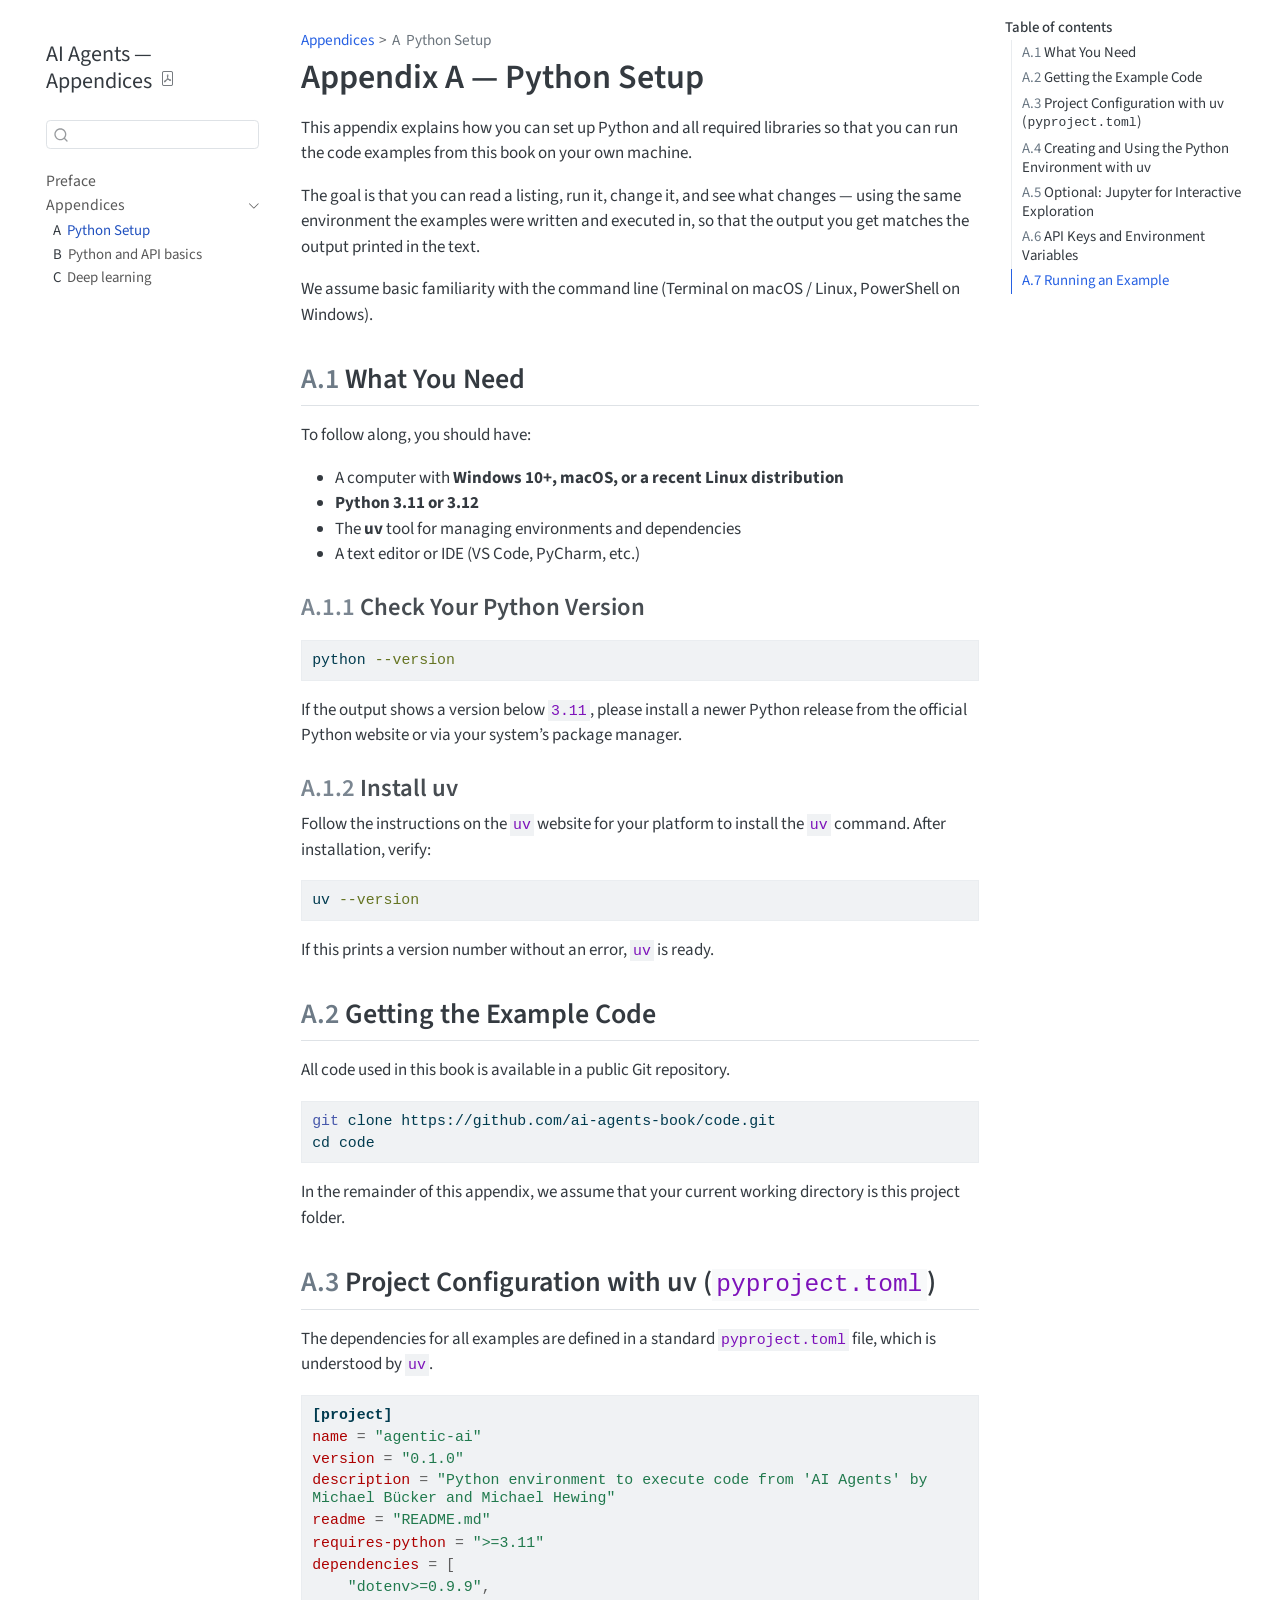
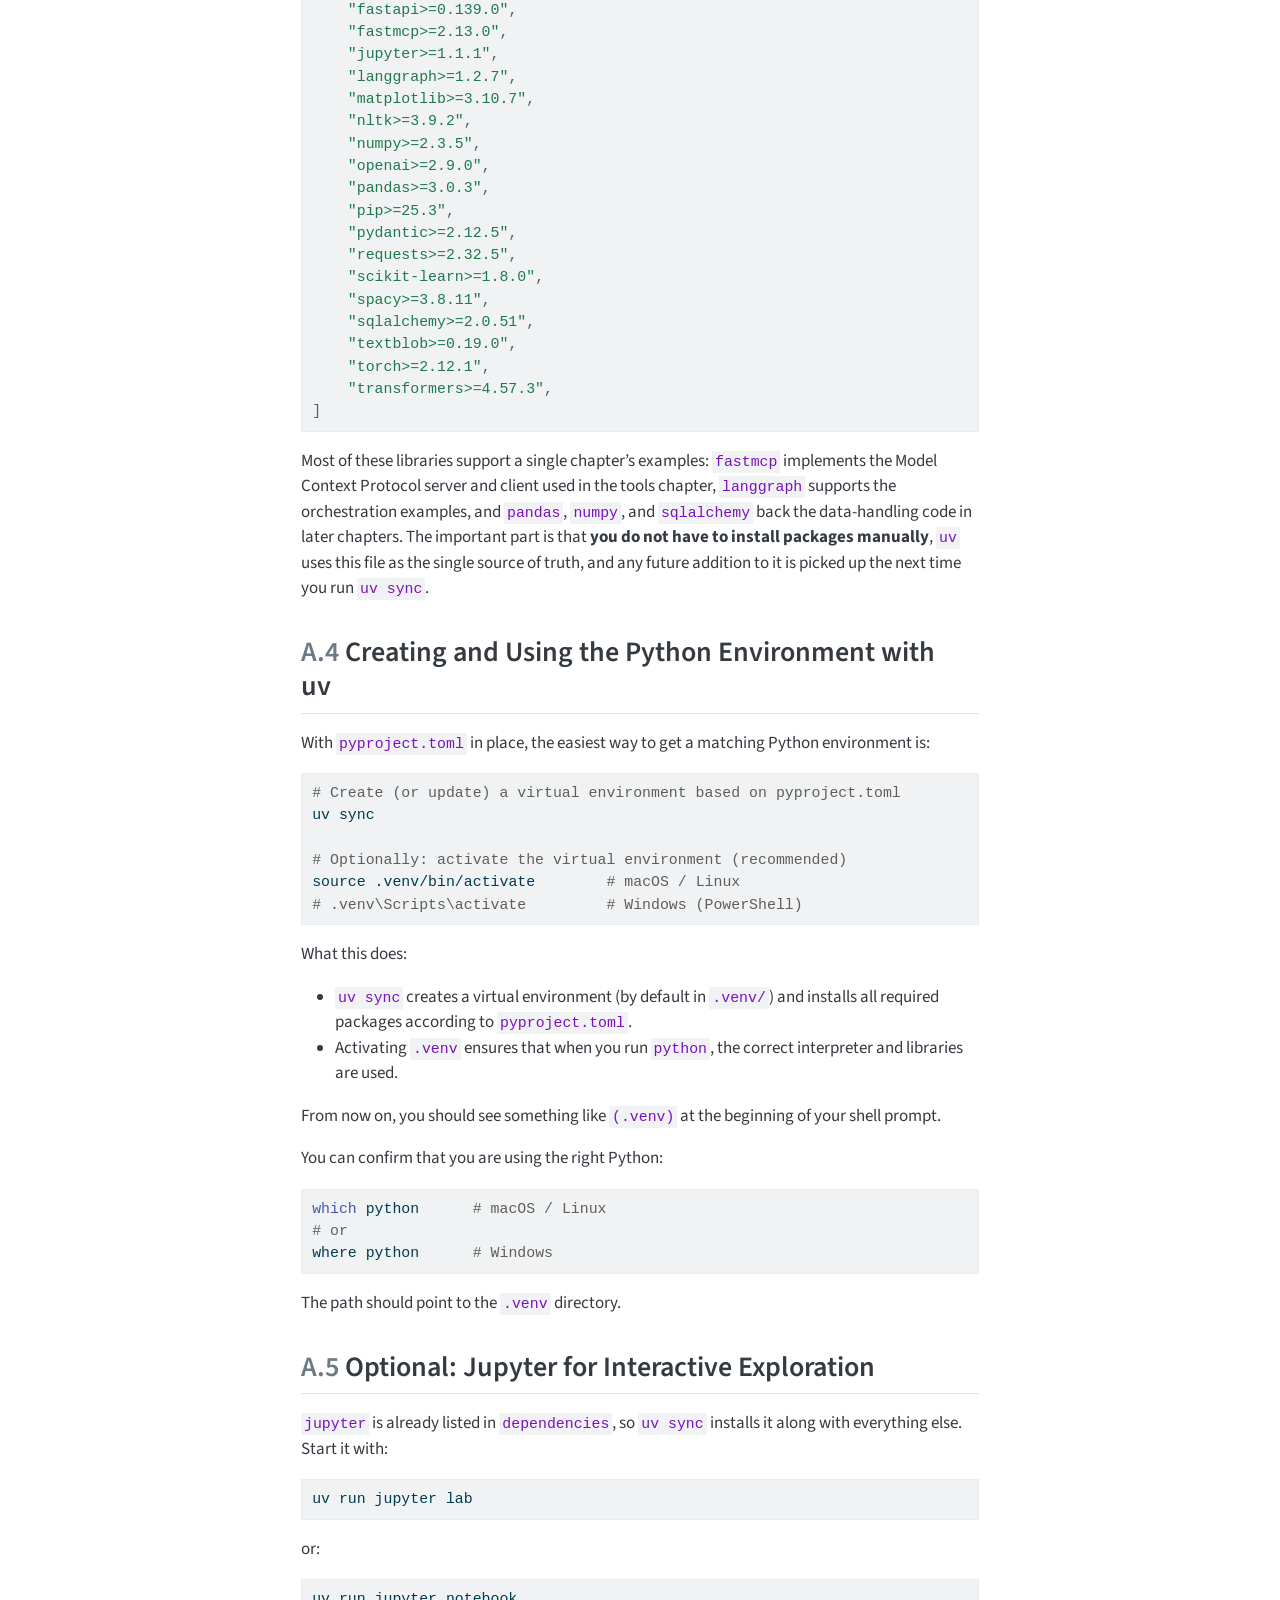
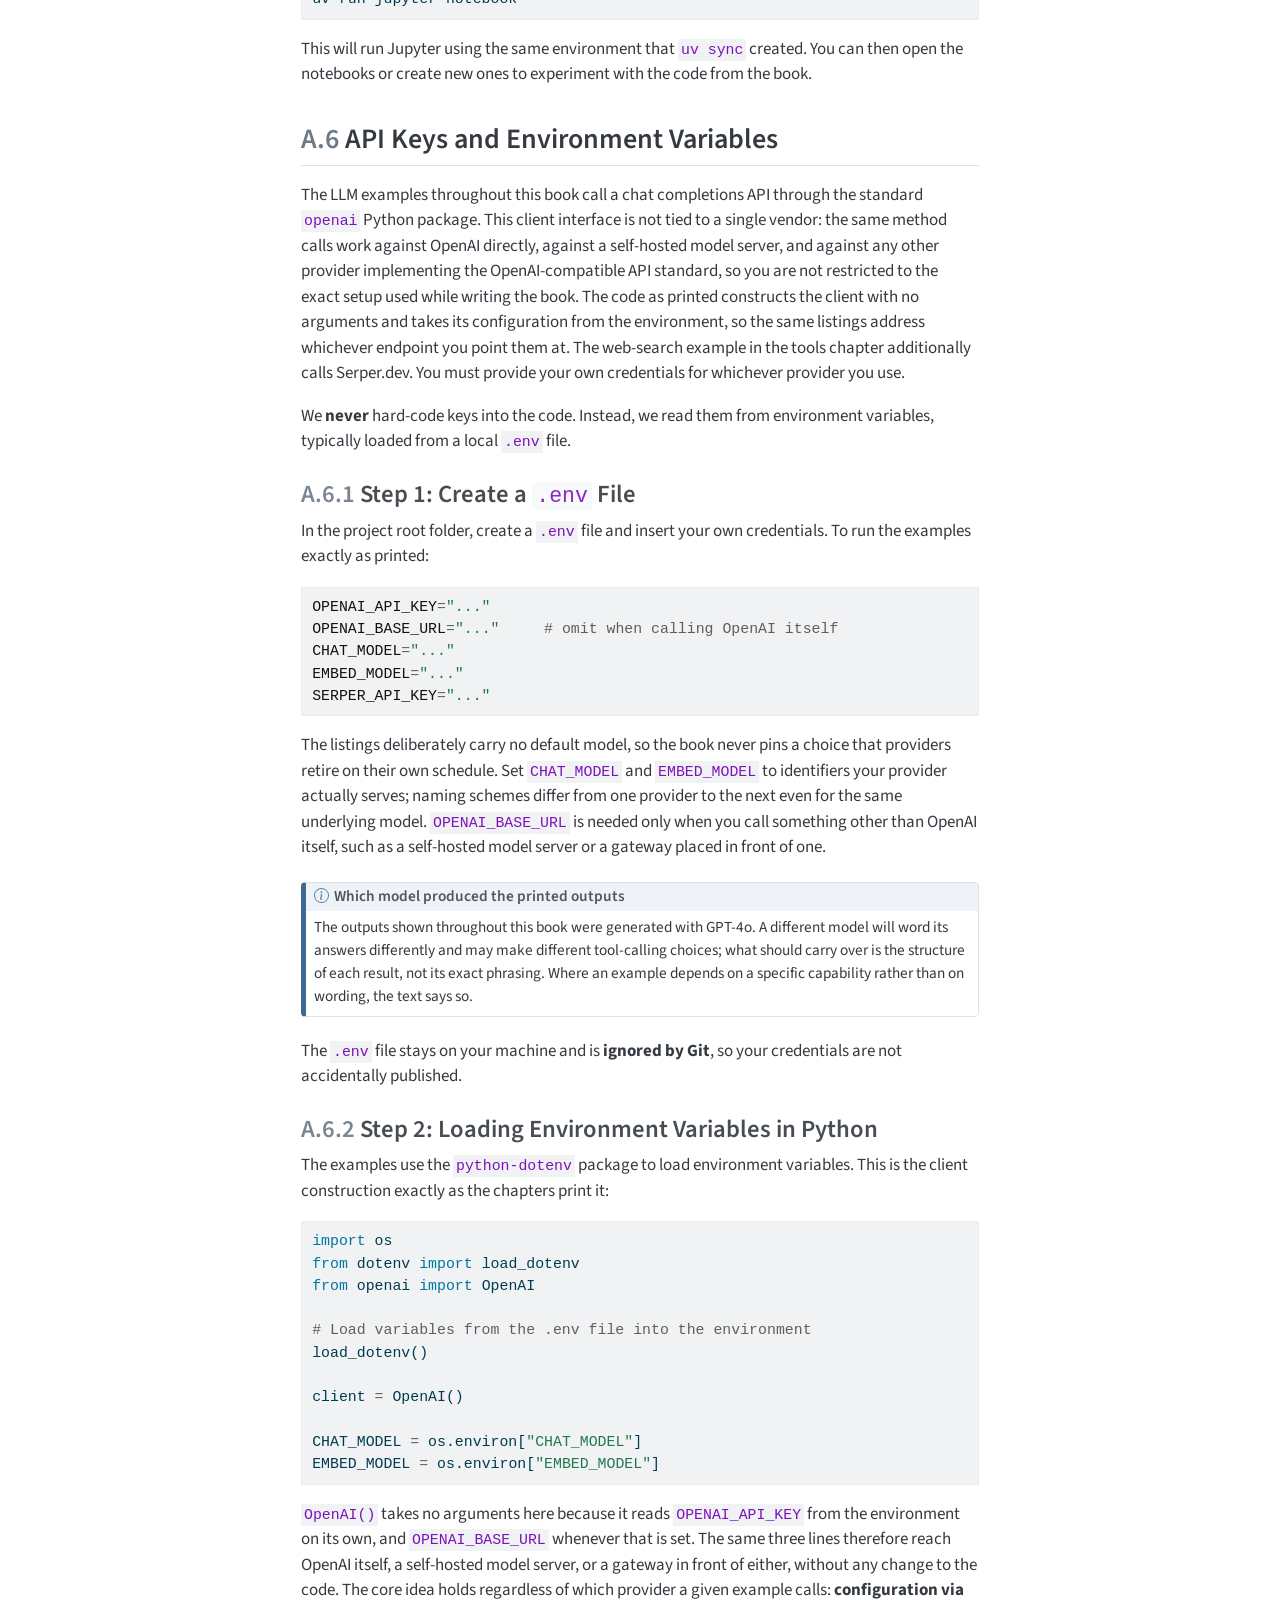
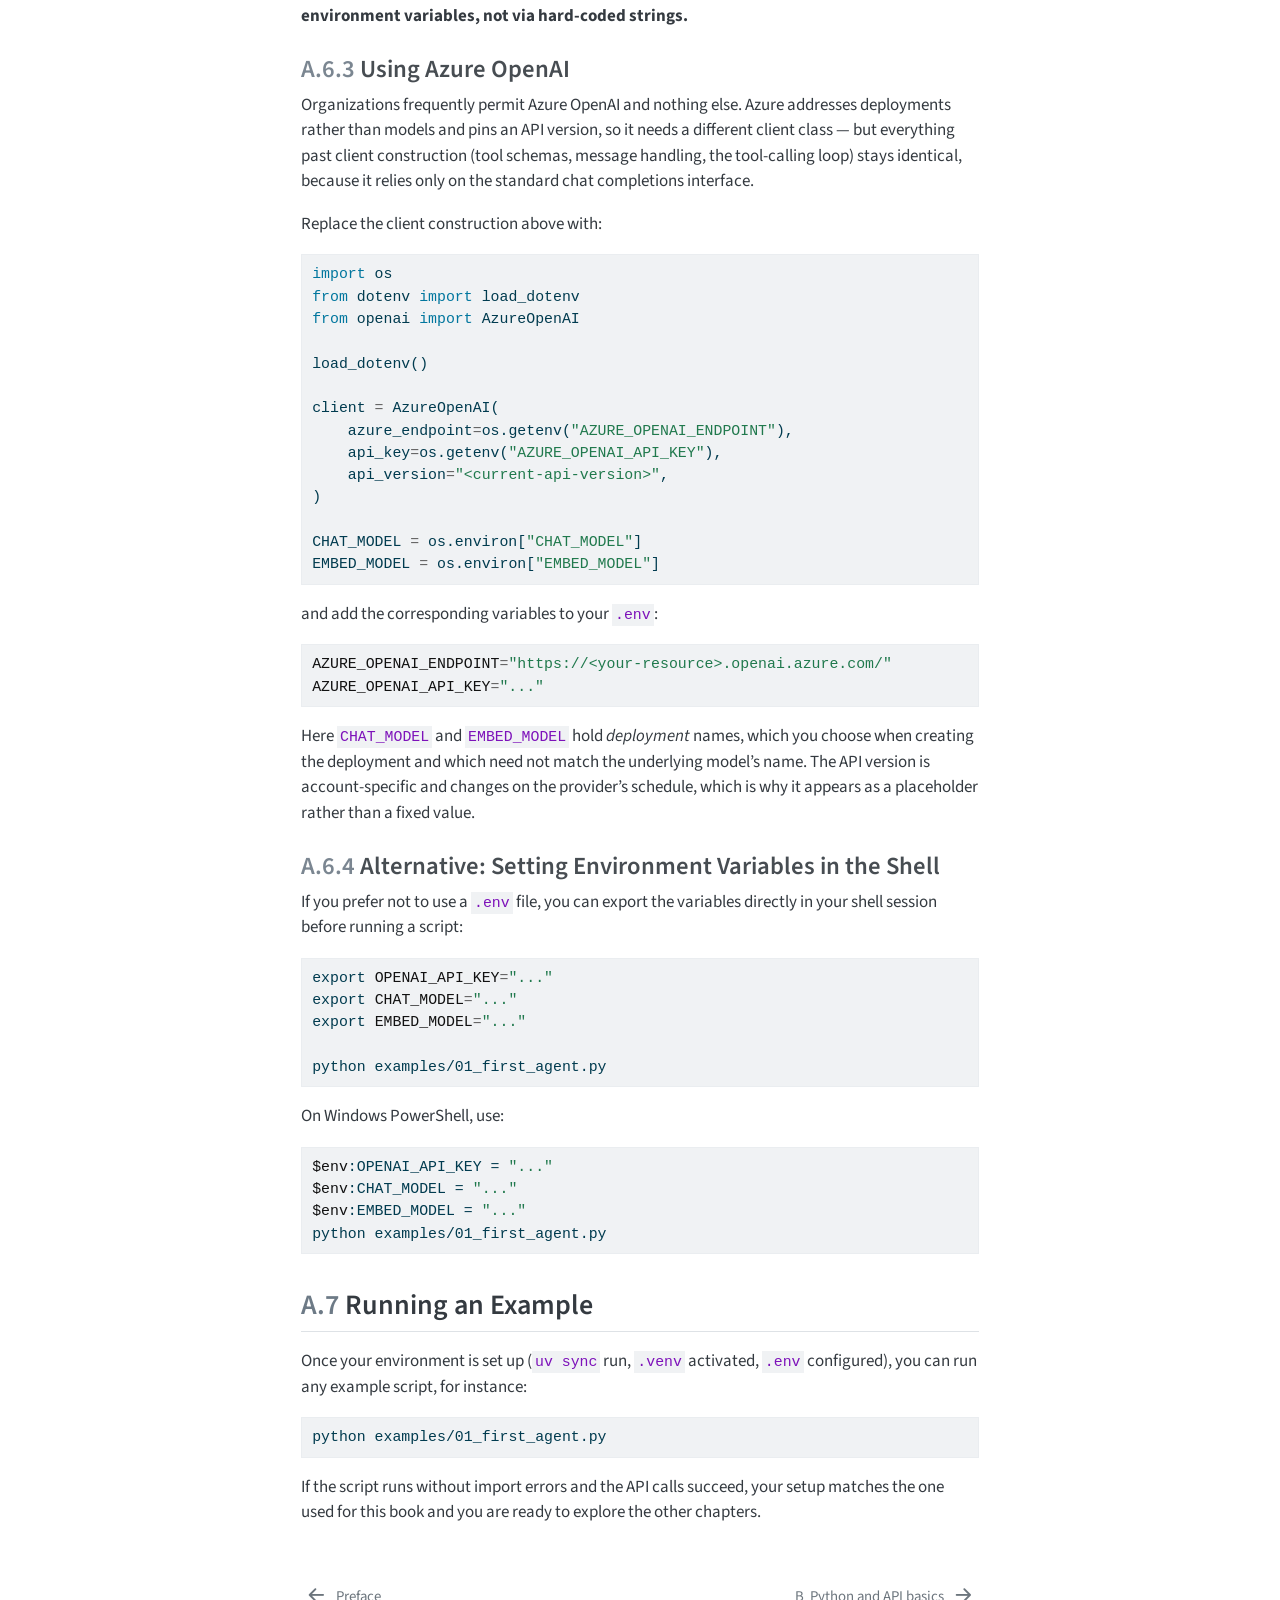
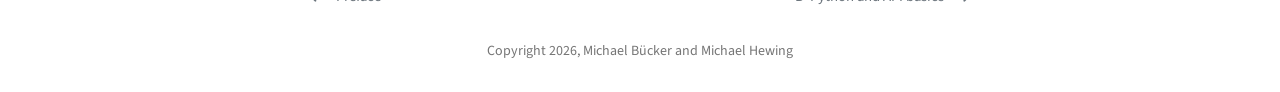
==== commit 6814209a: "Rebuild the appendices from the book sources" ====
--- a/appendices/a-setup.html
+++ b/appendices/a-setup.html
@@ -329,7 +329,7 @@
 </section>
 <section id="api-keys-and-environment-variables" class="level2" data-number="A.6">
 <h2 data-number="A.6" class="anchored" data-anchor-id="api-keys-and-environment-variables"><span class="header-section-number">A.6</span> API Keys and Environment Variables</h2>
-<p>The LLM examples throughout this book call a chat completions API through the standard <code>openai</code> Python package. This client interface is not tied to a single vendor: the same method calls work against OpenAI directly, Azure OpenAI, or any other provider that implements the OpenAI-compatible API standard, so you are not restricted to the exact setup used while writing the book. The code as printed is configured against Azure OpenAI, and the web-search example in the tools chapter additionally calls Serper.dev. You must provide your own credentials for whichever provider you use.</p>
+<p>The LLM examples throughout this book call a chat completions API through the standard <code>openai</code> Python package. This client interface is not tied to a single vendor: the same method calls work against OpenAI directly, against a self-hosted model server, and against any other provider implementing the OpenAI-compatible API standard, so you are not restricted to the exact setup used while writing the book. The code as printed constructs the client with no arguments and takes its configuration from the environment, so the same listings address whichever endpoint you point them at. The web-search example in the tools chapter additionally calls Serper.dev. You must provide your own credentials for whichever provider you use.</p>
 <p>We <strong>never</strong> hard-code keys into the code. Instead, we read them from environment variables, typically loaded from a local <code>.env</code> file.</p>
 <section id="step-1-create-a-.env-file" class="level3" data-number="A.6.1">
 <h3 data-number="A.6.1" class="anchored" data-anchor-id="step-1-create-a-.env-file"><span class="header-section-number">A.6.1</span> Step 1: Create a <code>.env</code> File</h3>
@@ -339,7 +339,7 @@
 <span id="cb9-3"><a href="#cb9-3" aria-hidden="true" tabindex="-1"></a><span class="va">CHAT_MODEL</span><span class="op">=</span><span class="st">"..."</span></span>
 <span id="cb9-4"><a href="#cb9-4" aria-hidden="true" tabindex="-1"></a><span class="va">EMBED_MODEL</span><span class="op">=</span><span class="st">"..."</span></span>
 <span id="cb9-5"><a href="#cb9-5" aria-hidden="true" tabindex="-1"></a><span class="va">SERPER_API_KEY</span><span class="op">=</span><span class="st">"..."</span></span></code></pre></div><button title="Copy to Clipboard" class="code-copy-button"><i class="bi"></i></button></div>
-<p>The listings deliberately carry no default model, so the book never pins a choice that providers retire on their own schedule. Set <code>CHAT_MODEL</code> and <code>EMBED_MODEL</code> to identifiers your provider actually serves; naming schemes differ between OpenAI, Azure OpenAI, and third-party compatible services even for the same underlying model. <code>OPENAI_BASE_URL</code> is needed only when you call something other than OpenAI itself, such as a self-hosted model server or a gateway placed in front of one.</p>
+<p>The listings deliberately carry no default model, so the book never pins a choice that providers retire on their own schedule. Set <code>CHAT_MODEL</code> and <code>EMBED_MODEL</code> to identifiers your provider actually serves; naming schemes differ from one provider to the next even for the same underlying model. <code>OPENAI_BASE_URL</code> is needed only when you call something other than OpenAI itself, such as a self-hosted model server or a gateway placed in front of one.</p>
 <div class="callout callout-style-default callout-note callout-titled">
 <div class="callout-header d-flex align-content-center">
 <div class="callout-icon-container">
@@ -350,7 +350,7 @@
 </div>
 </div>
 <div class="callout-body-container callout-body">
-<p>The outputs shown throughout this book were generated with GPT-4o, served through Azure OpenAI. A different model will word its answers differently and may make different tool-calling choices; what should carry over is the structure of each result, not its exact phrasing. Where an example depends on a specific capability rather than on wording, the text says so.</p>
+<p>The outputs shown throughout this book were generated with GPT-4o. A different model will word its answers differently and may make different tool-calling choices; what should carry over is the structure of each result, not its exact phrasing. Where an example depends on a specific capability rather than on wording, the text says so.</p>
 </div>
 </div>
 <p>The <code>.env</code> file stays on your machine and is <strong>ignored by Git</strong>, so your credentials are not accidentally published.</p>
@@ -358,7 +358,7 @@
 <section id="step-2-loading-environment-variables-in-python" class="level3" data-number="A.6.2">
 <h3 data-number="A.6.2" class="anchored" data-anchor-id="step-2-loading-environment-variables-in-python"><span class="header-section-number">A.6.2</span> Step 2: Loading Environment Variables in Python</h3>
 <p>The examples use the <code>python-dotenv</code> package to load environment variables. This is the client construction exactly as the chapters print it:</p>
-<div id="028ca572" class="cell" data-execution_count="1">
+<div id="2145336d" class="cell" data-execution_count="1">
 <div class="code-copy-outer-scaffold"><div class="sourceCode cell-code" id="cb10"><pre class="sourceCode python code-with-copy"><code class="sourceCode python"><span id="cb10-1"><a href="#cb10-1" aria-hidden="true" tabindex="-1"></a><span class="im">import</span> os</span>
 <span id="cb10-2"><a href="#cb10-2" aria-hidden="true" tabindex="-1"></a><span class="im">from</span> dotenv <span class="im">import</span> load_dotenv</span>
 <span id="cb10-3"><a href="#cb10-3" aria-hidden="true" tabindex="-1"></a><span class="im">from</span> openai <span class="im">import</span> OpenAI</span>
@@ -377,7 +377,7 @@
 <h3 data-number="A.6.3" class="anchored" data-anchor-id="using-azure-openai"><span class="header-section-number">A.6.3</span> Using Azure OpenAI</h3>
 <p>Organizations frequently permit Azure OpenAI and nothing else. Azure addresses deployments rather than models and pins an API version, so it needs a different client class — but everything past client construction (tool schemas, message handling, the tool-calling loop) stays identical, because it relies only on the standard chat completions interface.</p>
 <p>Replace the client construction above with:</p>
-<div id="06c081ab" class="cell" data-execution_count="2">
+<div id="e6644594" class="cell" data-execution_count="2">
 <div class="code-copy-outer-scaffold"><div class="sourceCode cell-code" id="cb11"><pre class="sourceCode python code-overflow-wrap code-with-copy"><code class="sourceCode python"><span id="cb11-1"><a href="#cb11-1" aria-hidden="true" tabindex="-1"></a><span class="im">import</span> os</span>
 <span id="cb11-2"><a href="#cb11-2" aria-hidden="true" tabindex="-1"></a><span class="im">from</span> dotenv <span class="im">import</span> load_dotenv</span>
 <span id="cb11-3"><a href="#cb11-3" aria-hidden="true" tabindex="-1"></a><span class="im">from</span> openai <span class="im">import</span> AzureOpenAI</span>
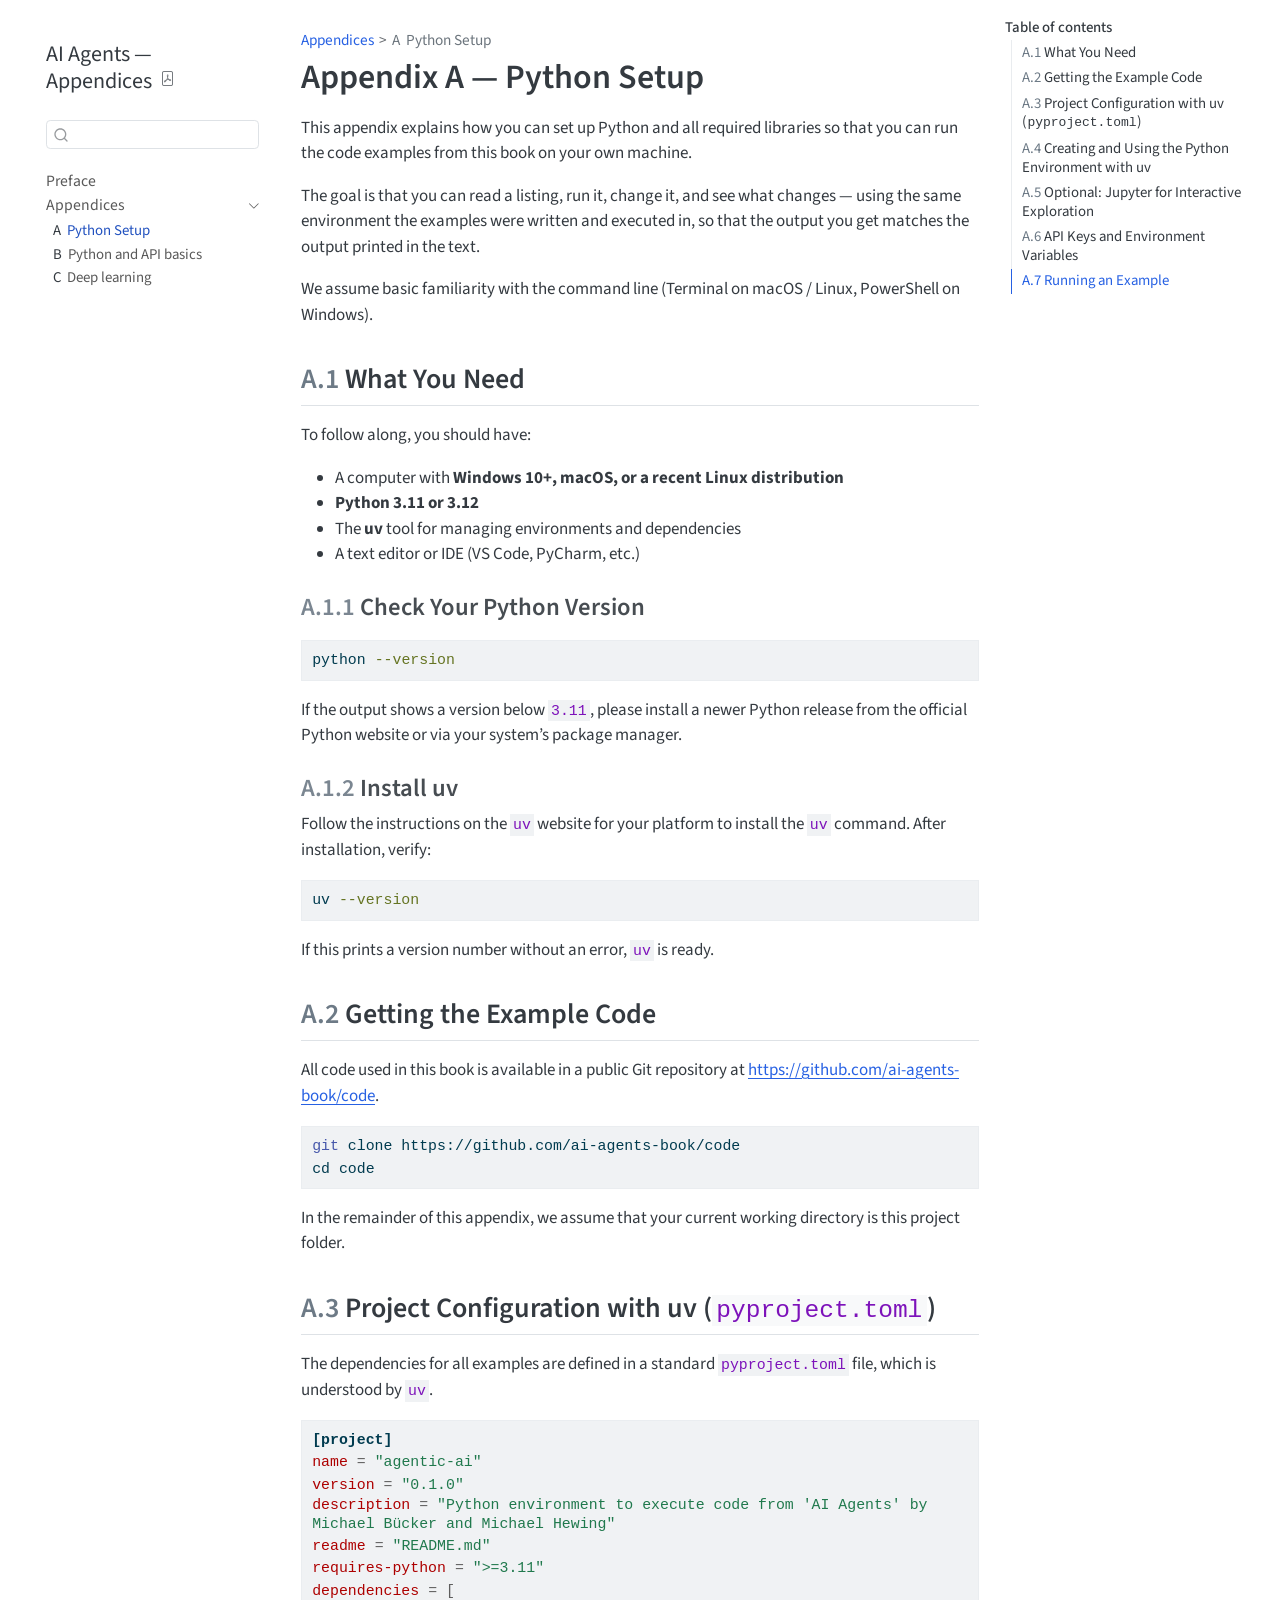
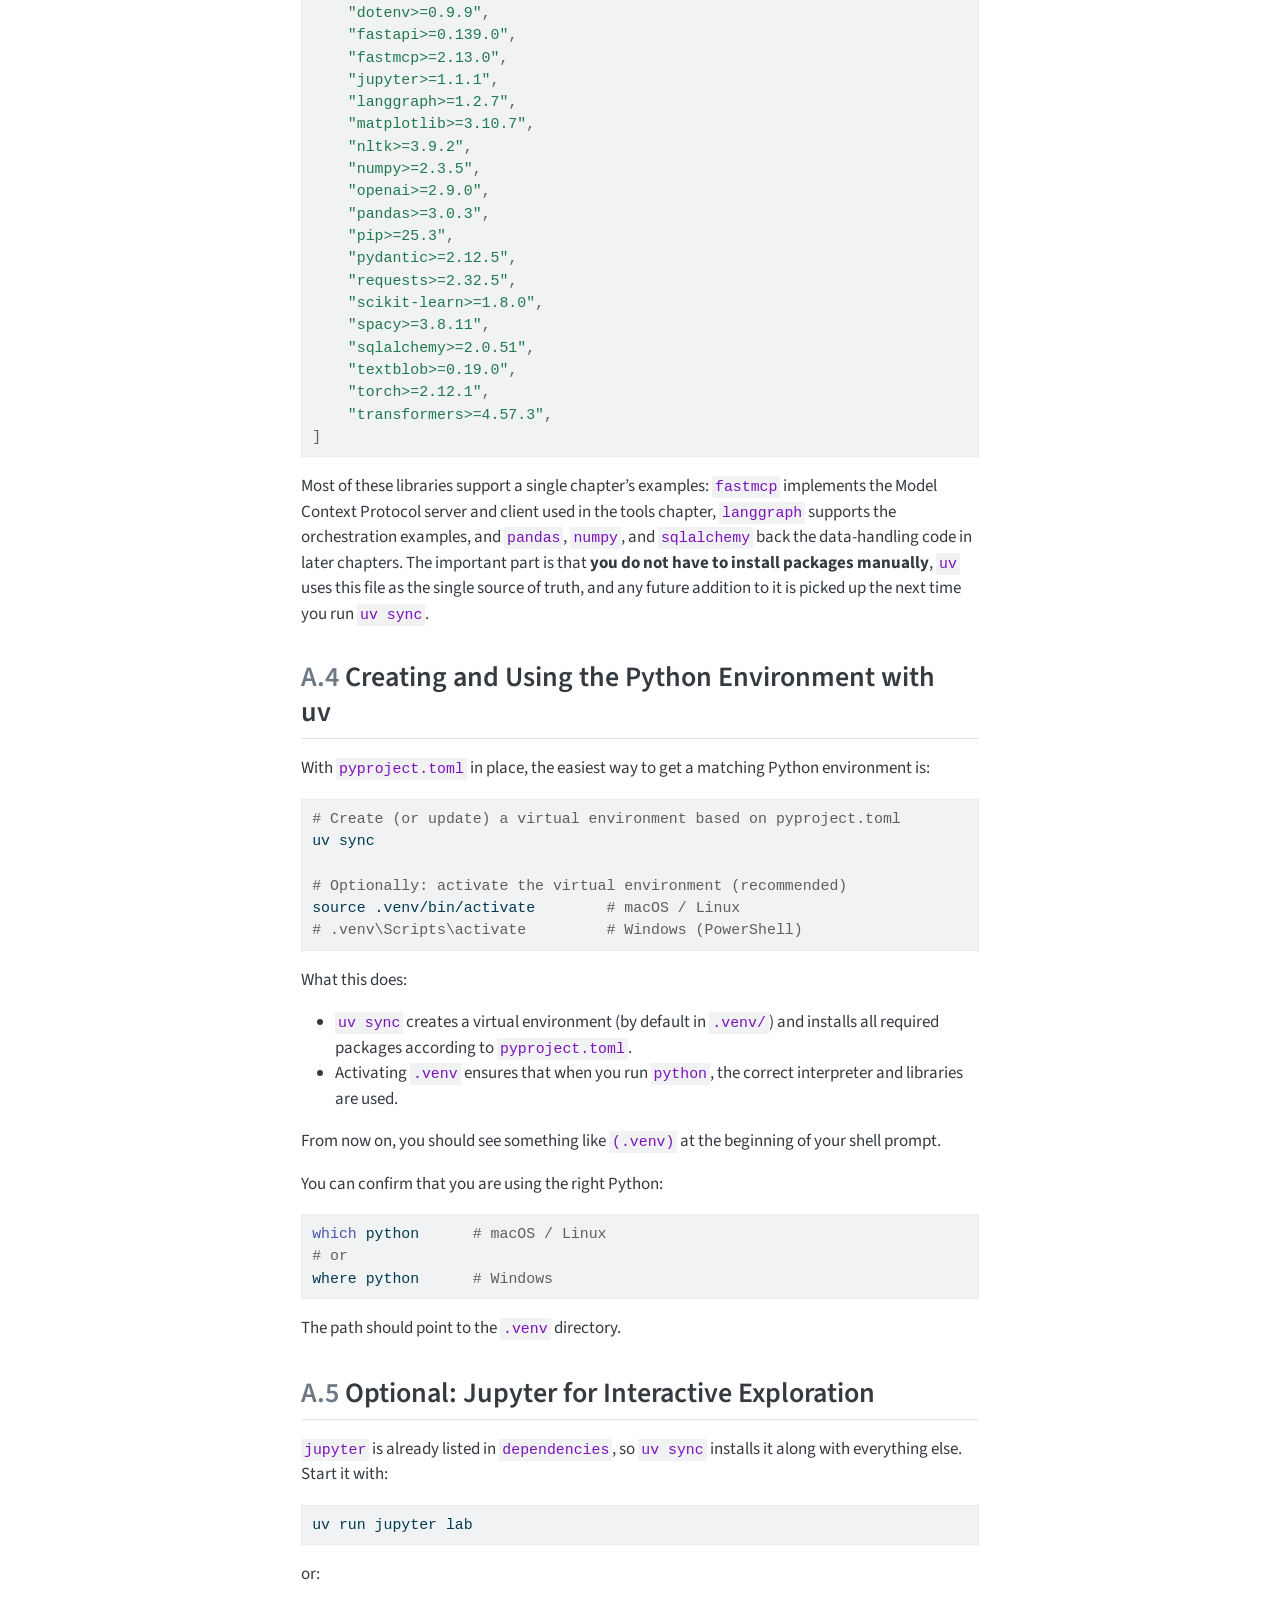
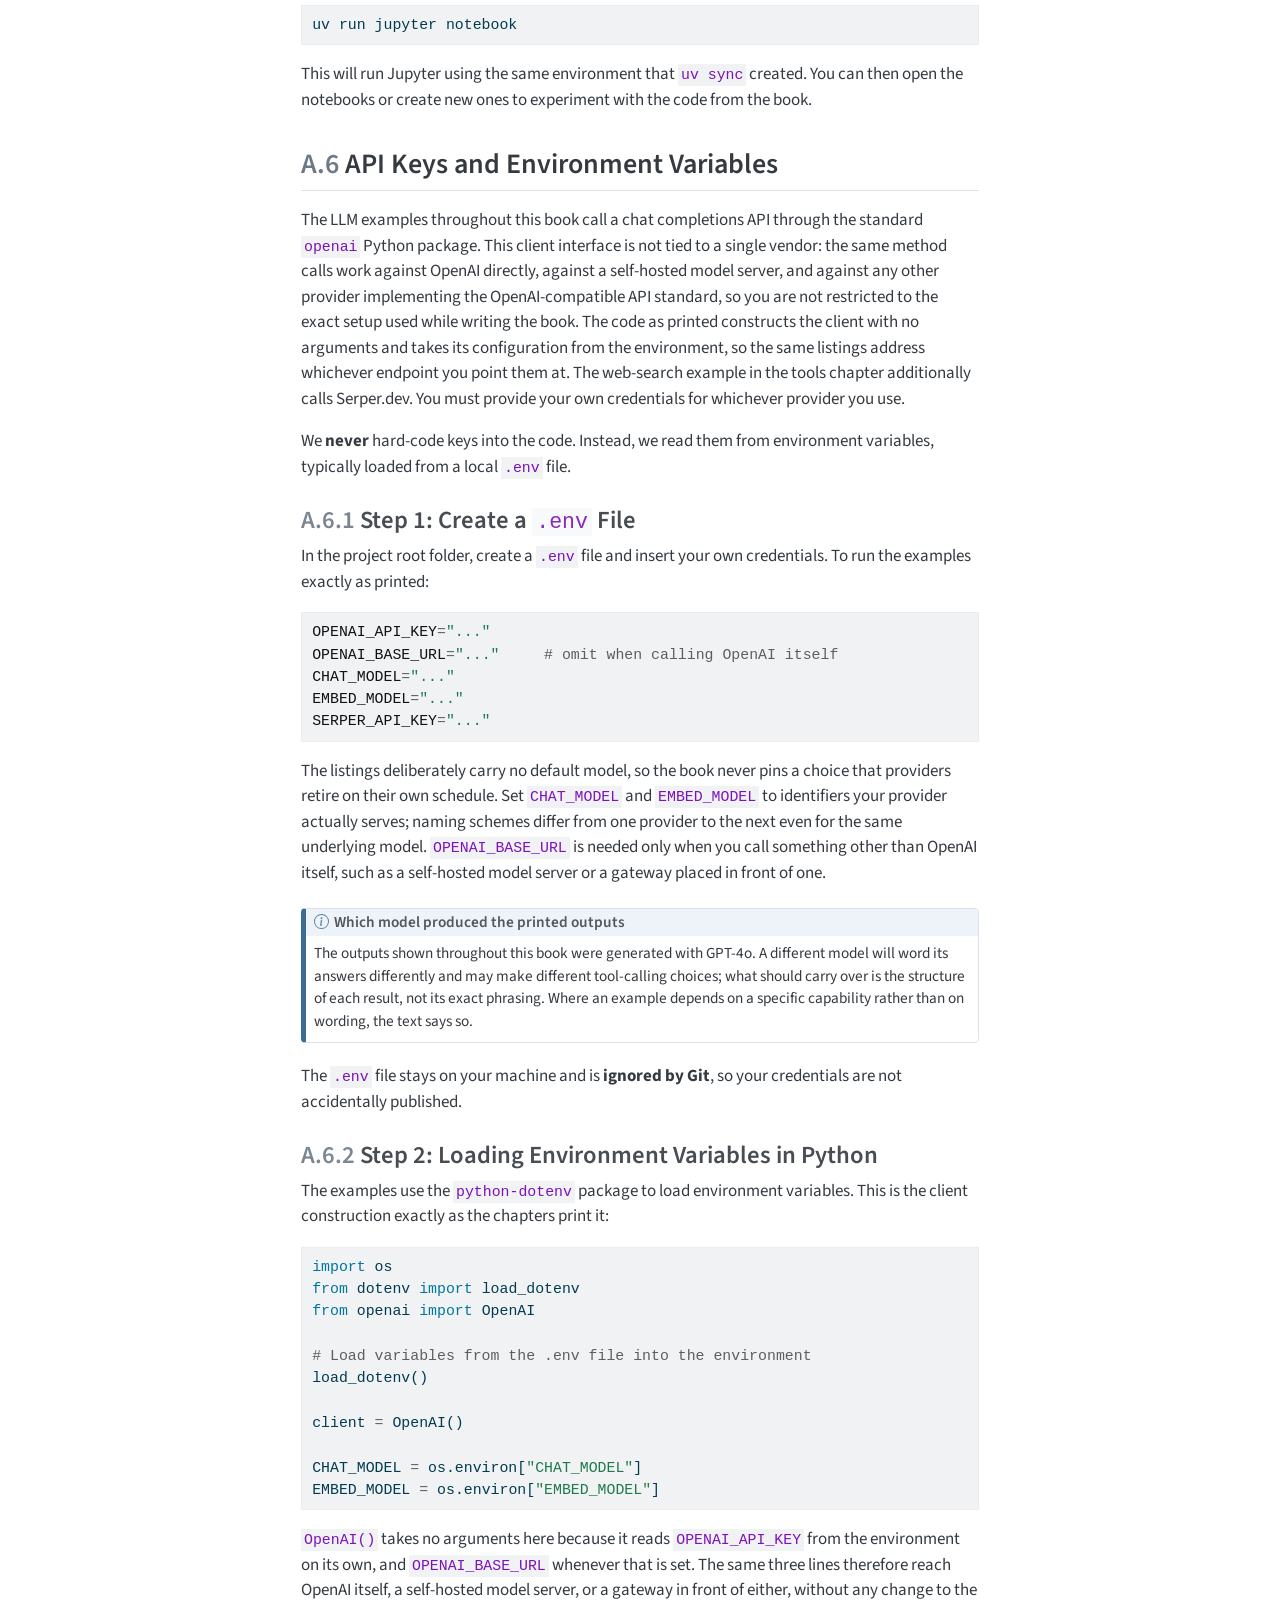
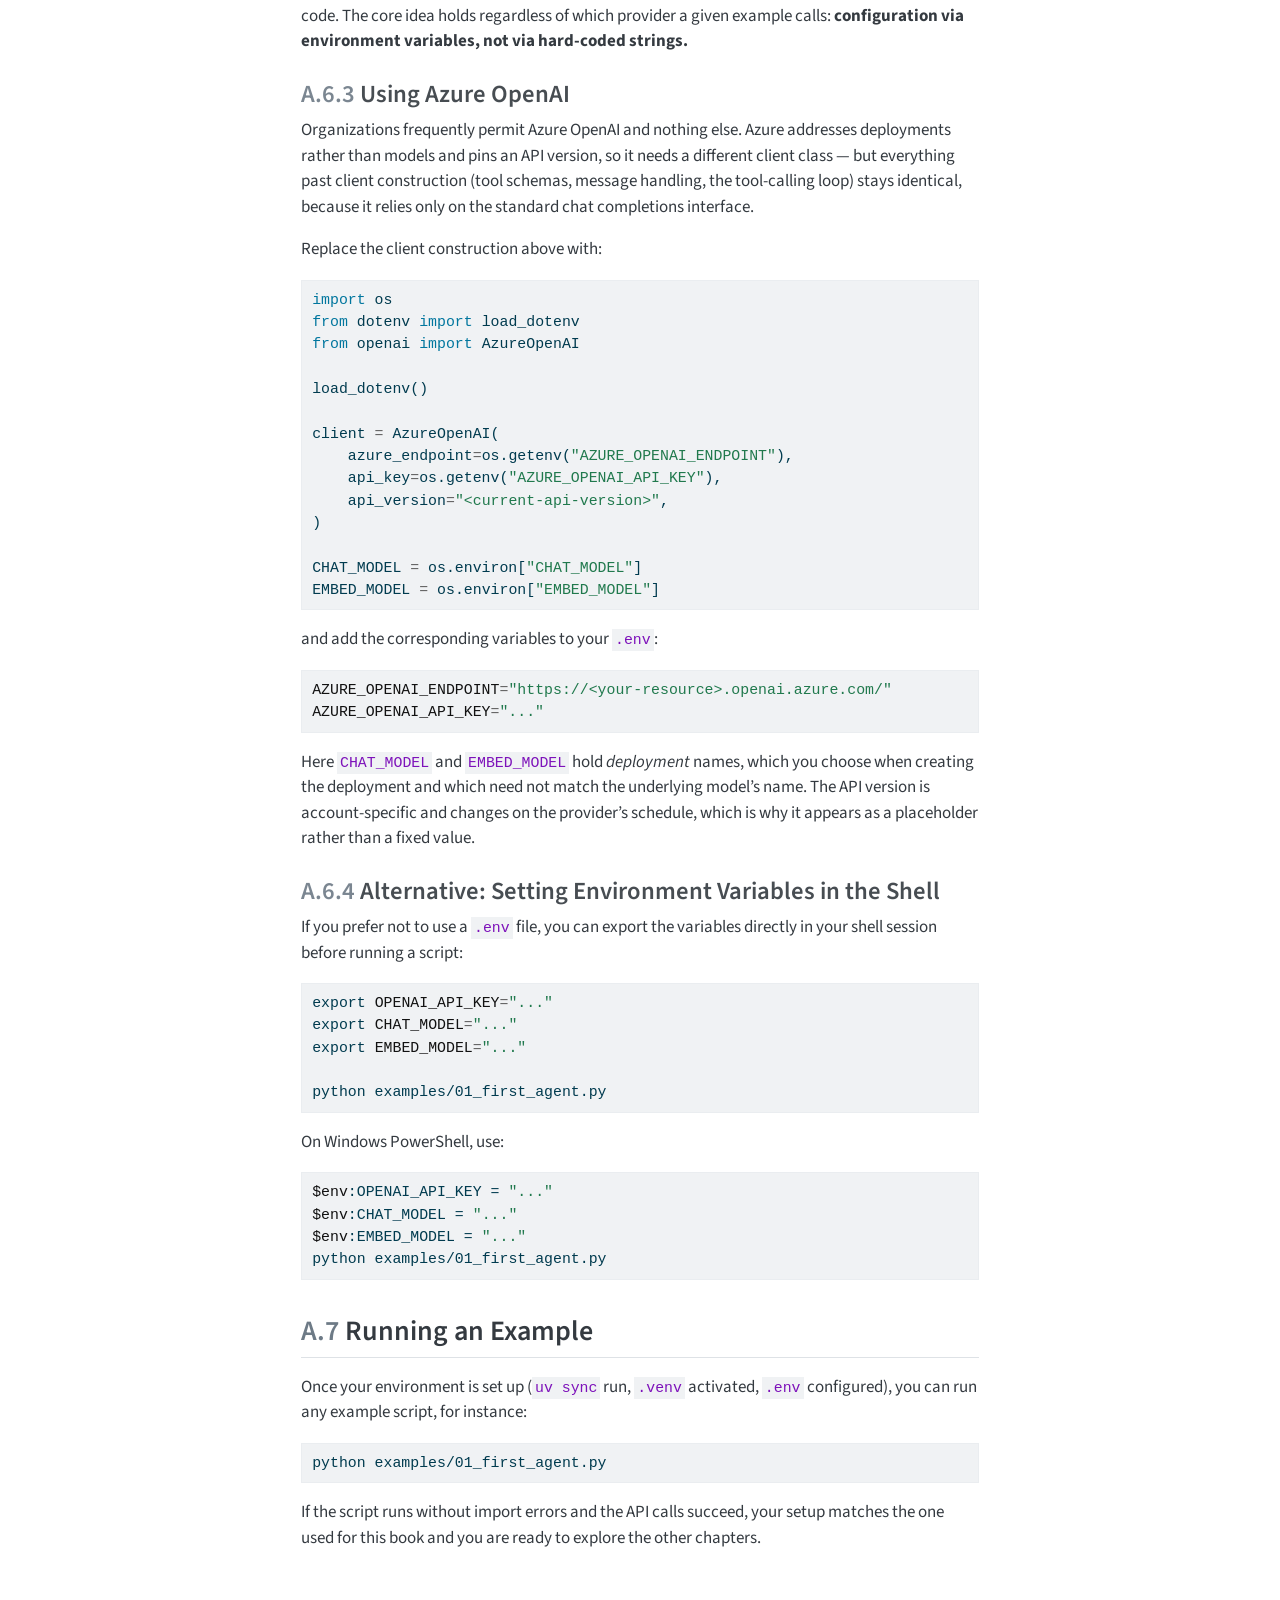
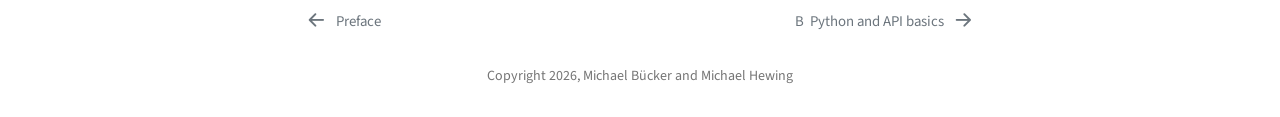
==== commit 3679b70b: "Rebuild the appendices from the book sources" ====
--- a/appendices/a-setup.html
+++ b/appendices/a-setup.html
@@ -261,8 +261,8 @@
 </section>
 <section id="getting-the-example-code" class="level2" data-number="A.2">
 <h2 data-number="A.2" class="anchored" data-anchor-id="getting-the-example-code"><span class="header-section-number">A.2</span> Getting the Example Code</h2>
-<p>All code used in this book is available in a public Git repository.</p>
-<div class="code-copy-outer-scaffold"><div class="sourceCode" id="cb3"><pre class="sourceCode bash code-with-copy"><code class="sourceCode bash"><span id="cb3-1"><a href="#cb3-1" aria-hidden="true" tabindex="-1"></a><span class="fu">git</span> clone https://github.com/ai-agents-book/code.git</span>
+<p>All code used in this book is available in a public Git repository at <a href="https://github.com/ai-agents-book/code" class="uri">https://github.com/ai-agents-book/code</a>.</p>
+<div class="code-copy-outer-scaffold"><div class="sourceCode" id="cb3"><pre class="sourceCode bash code-with-copy"><code class="sourceCode bash"><span id="cb3-1"><a href="#cb3-1" aria-hidden="true" tabindex="-1"></a><span class="fu">git</span> clone https://github.com/ai-agents-book/code</span>
 <span id="cb3-2"><a href="#cb3-2" aria-hidden="true" tabindex="-1"></a><span class="bu">cd</span> code</span></code></pre></div><button title="Copy to Clipboard" class="code-copy-button"><i class="bi"></i></button></div>
 <p>In the remainder of this appendix, we assume that your current working directory is this project folder.</p>
 </section>
@@ -358,7 +358,7 @@
 <section id="step-2-loading-environment-variables-in-python" class="level3" data-number="A.6.2">
 <h3 data-number="A.6.2" class="anchored" data-anchor-id="step-2-loading-environment-variables-in-python"><span class="header-section-number">A.6.2</span> Step 2: Loading Environment Variables in Python</h3>
 <p>The examples use the <code>python-dotenv</code> package to load environment variables. This is the client construction exactly as the chapters print it:</p>
-<div id="2145336d" class="cell" data-execution_count="1">
+<div id="ad609e38" class="cell" data-execution_count="1">
 <div class="code-copy-outer-scaffold"><div class="sourceCode cell-code" id="cb10"><pre class="sourceCode python code-with-copy"><code class="sourceCode python"><span id="cb10-1"><a href="#cb10-1" aria-hidden="true" tabindex="-1"></a><span class="im">import</span> os</span>
 <span id="cb10-2"><a href="#cb10-2" aria-hidden="true" tabindex="-1"></a><span class="im">from</span> dotenv <span class="im">import</span> load_dotenv</span>
 <span id="cb10-3"><a href="#cb10-3" aria-hidden="true" tabindex="-1"></a><span class="im">from</span> openai <span class="im">import</span> OpenAI</span>
@@ -377,7 +377,7 @@
 <h3 data-number="A.6.3" class="anchored" data-anchor-id="using-azure-openai"><span class="header-section-number">A.6.3</span> Using Azure OpenAI</h3>
 <p>Organizations frequently permit Azure OpenAI and nothing else. Azure addresses deployments rather than models and pins an API version, so it needs a different client class — but everything past client construction (tool schemas, message handling, the tool-calling loop) stays identical, because it relies only on the standard chat completions interface.</p>
 <p>Replace the client construction above with:</p>
-<div id="e6644594" class="cell" data-execution_count="2">
+<div id="a0de95d0" class="cell" data-execution_count="2">
 <div class="code-copy-outer-scaffold"><div class="sourceCode cell-code" id="cb11"><pre class="sourceCode python code-overflow-wrap code-with-copy"><code class="sourceCode python"><span id="cb11-1"><a href="#cb11-1" aria-hidden="true" tabindex="-1"></a><span class="im">import</span> os</span>
 <span id="cb11-2"><a href="#cb11-2" aria-hidden="true" tabindex="-1"></a><span class="im">from</span> dotenv <span class="im">import</span> load_dotenv</span>
 <span id="cb11-3"><a href="#cb11-3" aria-hidden="true" tabindex="-1"></a><span class="im">from</span> openai <span class="im">import</span> AzureOpenAI</span>
